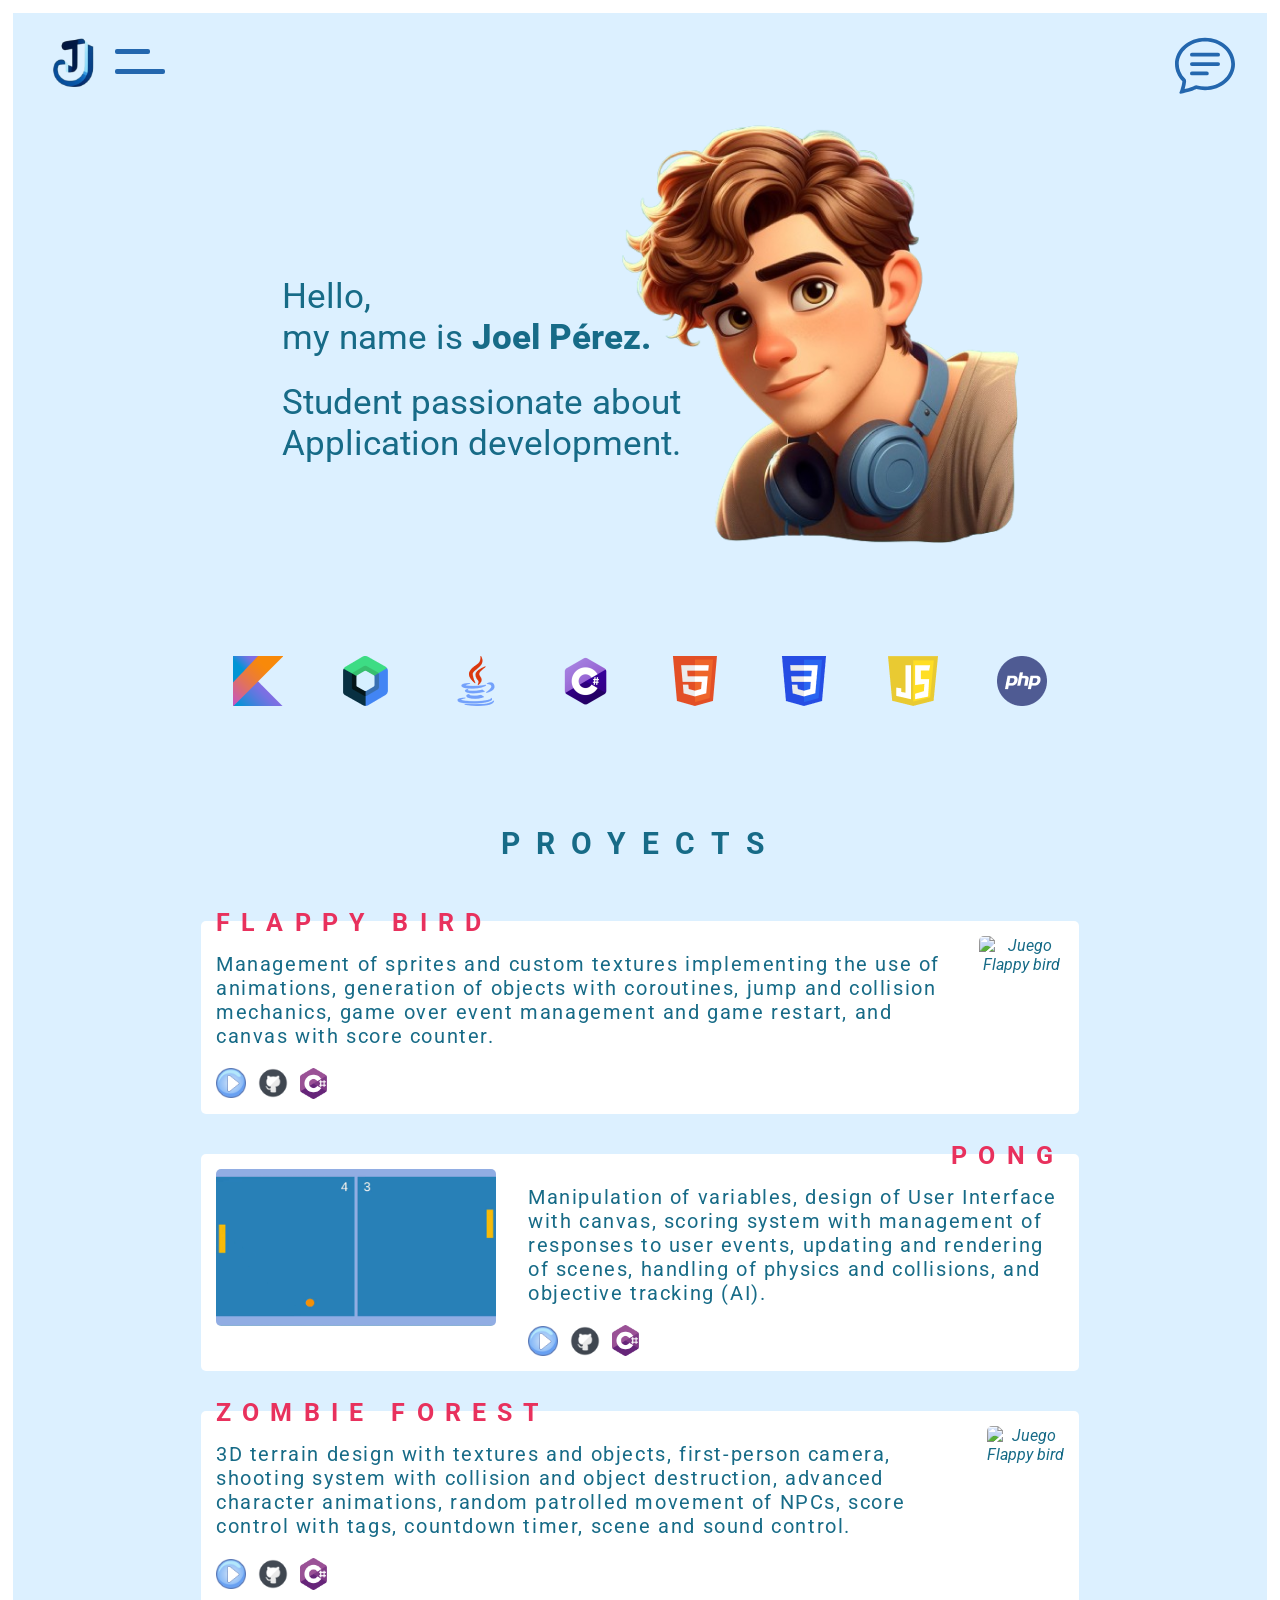
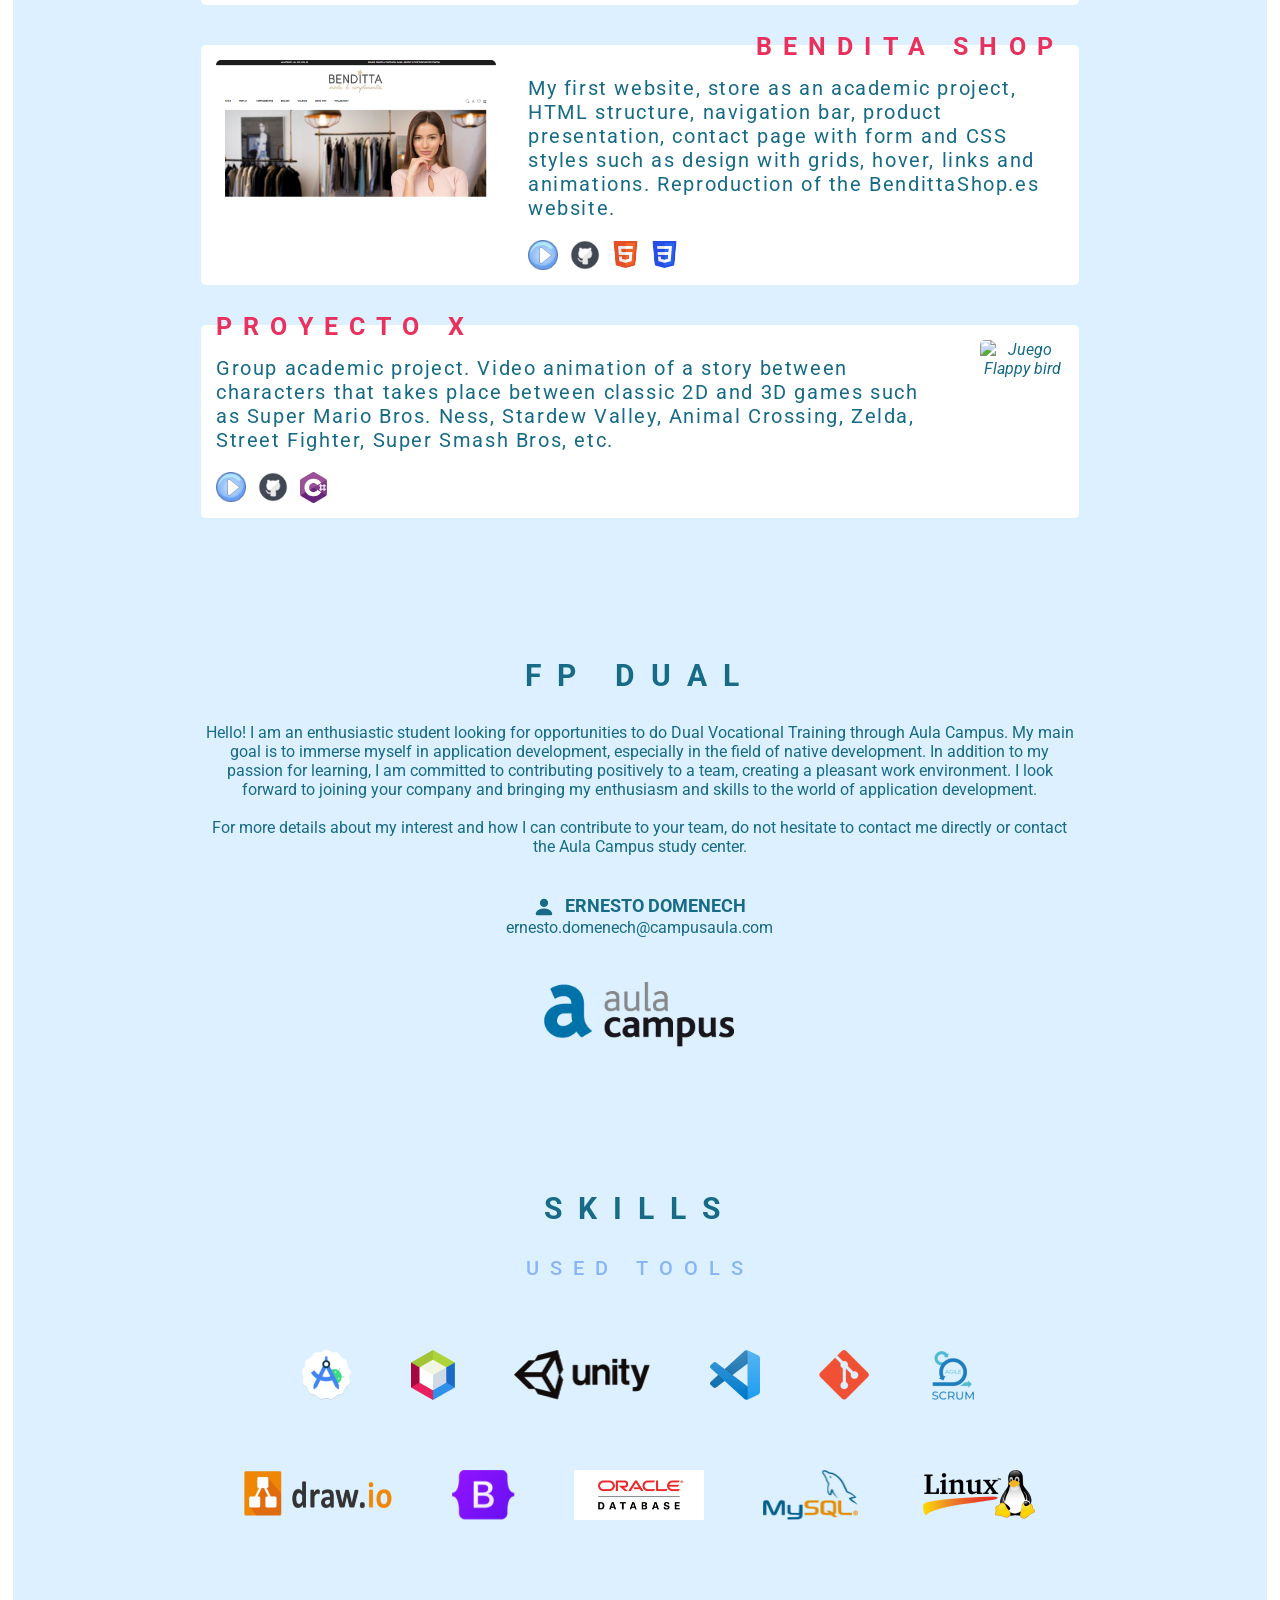
==== english.html @ b786ccec "commit 17 CV" ====
<!DOCTYPE html>
<html lang="es">
  <head>
    <meta charset="utf-8" />
    <meta name="viewport" content="width=device-width, initial-scale=1" />
    <title>Joel Pérez</title>
    <link rel="stylesheet" href="Style/style.css" />
    <link rel="stylesheet" href="Style/reset.css" />
    <link rel="preconnect" href="https://fonts.googleapis.com" />
    <link rel="preconnect" href="https://fonts.googleapis.com" />
    <link rel="preconnect" href="https://fonts.gstatic.com" crossorigin />
    <link href="https://fonts.googleapis.com/css2?family=Roboto:wght@300;400;500;700&display=swap" rel="stylesheet"/>
    <link rel="shortcut icon" href="img/J Logo web.png" type="image/x-icon">
  </head>
  <body class="fondo">
    <div class="fondo2">
      <nav class="nav">
        <div class="menu">
            <input type="checkbox" id="menu-toggle" checked/>
            <label class="label-menu" for="menu-toggle"></label>
            <ul id="menu">
                <a class= "menu-lista" href="english.html"><li>Home</li></a>
                <a class= "menu-lista" href="img/Cv Joel Pérez Martínez.pdf Pérez Martínez.pdf" download="Cv-Joel Pérez Martínez"><li>CV</li></a>
                <a class= "menu-lista" href="index.html"><li>Spanish</li></a>
            </ul>
            <img src="img/Icono-J.png" alt="Logo J"/>
        </div>
        <div class="menu"> 
            <ul class="contacto">
                <li>
                    <a href="#"><img src="img/chat-text.svg" alt="icono contacto"/></a>
                    <ul>
                        <li><a href="https://wa.me/34674155465"><img src="img/Icono whatsapp.png" alt=""></a></li>
                        <li><a href="tel:+34674155465"><img src="img/Icono Telefono.png" alt=""></a></li>
                        <li><a href="mailto:joelperezmartinez01@gmail.com"><img src="img/Icono Correo.png" alt=""></a></li>
                        <li><a href="https://www.linkedin.com/in/joel-p%C3%A9rez-mart%C3%ADnez-9925051b2/"><img src="img/Icono Linkedin.png" alt=""></a></li>
                        <li><a href="https://github.com/JoelPMrz"><img src="img/GitHub.png" alt=""></a></li>
                    </ul>
                </li>
            </ul>    
        </div>
      </nav>
      <main>
        <section class="principal">
            <div class="texto-principal">
                <h1>Hello,<br>my name is <br class="salto"><span>Joel Pérez.</span></h1>
                <h5>Student passionate about<br>Application development.</h5>
            </div>
            <img src="img/Pixar image 1.png" alt="">
        </section>
        <div class = "tecnologias">
            <div class="bloque-tecnologias">
                <img src="img/Logo-Kotlin.png" alt="Logo-Kotlin">
                <img src="img/Lodo-compose.png" alt="Logo-compose">
                <img src="img/Logo-Java.png" alt="Logo-Java">
                <img src="img/csharp.svg" alt="Logo-C#">
            </div>
            <div class="bloque-tecnologias">
                <img src="img/Logo-HTML5.png" alt="Logo-HTML5">
                <img src="img/Logo-CSS3.png" alt="Logo-CSS3">
                <img src="img/Logo-js.png" alt="Logo-js">
                <img src="img/Logo-PHP.png" alt="Logo-PHP">
            </div>
        </div>
        <section class= "proyectos">
            <h1 class="titulo-seccion">PROYECTS</h1>
            <div>
                <div class="proyecto">
                    <div class = "texto-proyecto">
                        <h3>FLAPPY BIRD</h3>
                        <p>Management of sprites and custom textures implementing the use of animations, generation of objects with coroutines, jump and collision mechanics, game over event management and game restart, and canvas with score counter.</p>
                        <div class = "iconos-proyecto">
                            <a href="">
                                <img src="img/Play.png" alt="Icono Play">
                            </a>
                            <a href="https://github.com/JoelPMrz?tab=repositories">
                                <img src="img/GitHub.png" alt="Icono GitHub">
                            </a>
                            <img src="img/Icono csharp.png" alt="">
                        </div>    
                    </div>
                    <img src="img/FlappyBird Video.gif" alt="Juego Flappy bird">
                </div>
                <div>
                  <div class="proyecto reverse">
                      <div class = "texto-proyecto">
                          <h3>PONG</h3>
                          <p>Manipulation of variables, design of User Interface with canvas, scoring system with management of responses to user events, updating and rendering of scenes, handling of physics and collisions, and objective tracking (AI). </p>
                          <div class = "iconos-proyecto">
                              <a href="">
                                  <img src="img/Play.png" alt="Icono Play">
                              </a>
                              <a href="https://github.com/JoelPMrz?tab=repositories">
                                  <img src="img/GitHub.png" alt="Icono GitHub">
                              </a>
                              <img src="img/Icono csharp.png" alt="">
                          </div>    
                      </div>
                      <img src="img/PongVideo.gif" alt="Juego Flappy bird">
                  </div>
                  <div>
                    <div class="proyecto">
                        <div class = "texto-proyecto">
                            <h3>ZOMBIE FOREST</h3>
                            
                            <p>3D terrain design with textures and objects, first-person camera, shooting system with collision and object destruction, advanced character animations, random patrolled movement of NPCs, score control with tags, countdown timer, scene and sound control.
                            </p>
                            <div class = "iconos-proyecto">
                                <a href="">
                                    <img src="img/Play.png" alt="Icono Play">
                                </a>
                                <a href="https://github.com/JoelPMrz?tab=repositories">
                                    <img src="img/GitHub.png" alt="Icono GitHub">
                                </a>
                                <img src="img/Icono csharp.png" alt="">
                            </div>    
                        </div>
                        <img src="img/ZombieForestVideo.gif" alt="Juego Flappy bird">
                    </div>
                    <div class="proyecto reverse">
                      <div class = "texto-proyecto">
                          <h3>BENDITA SHOP</h3>
                          <p>My first website, store as an academic project, HTML structure, navigation bar, product presentation, contact page with form and CSS styles such as design with grids, hover, links and animations. Reproduction of the <a href="https://bendittashop.es/">BendittaShop.es</a> website.
                          </p>
                          <div class = "iconos-proyecto">
                              <a href="https://joelpmrzbenditashop.netlify.app">
                                  <img src="img/Play.png" alt="Icono Play">
                              </a>
                              <a href="https://github.com/JoelPMrz/Web-Bendita-Shop">
                                  <img src="img/GitHub.png" alt="Icono GitHub">
                              </a>
                                <img src="img/Logo-HTML5.png" alt="">
                                <img src="img/Logo-CSS3.png" alt="">
                          </div>    
                      </div>
                      <img src="img/Bendita Shop.png" alt="Juego Flappy bird">
                    </div>
                    <div class="proyecto">
                      <div class = "texto-proyecto">
                          <h3>PROYECTO X</h3>
                          <p>Group academic project. Video animation of a story between characters that takes place between classic 2D and 3D games such as Super Mario Bros. Ness, Stardew Valley, Animal Crossing, Zelda, Street Fighter, Super Smash Bros, etc.
                          </p>
                          <div class = "iconos-proyecto">
                              <a href="">
                                  <img src="img/Play.png" alt="Icono Play">
                              </a>
                              <a href="https://github.com/SCRUM-RPMI/RPMIProyecto">
                                  <img src="img/GitHub.png" alt="Icono GitHub">
                              </a>
                                <img src="img/Icono csharp.png" alt="">
                          </div>    
                      </div>
                      <img src="img/Video Proyecto X.gif" alt="Juego Flappy bird">
                  </div>
            </div>
        </section>
        <section class= "proyectos">
            <h1 class="titulo-seccion">FP DUAL</h1>
            <div class= "Fp-dual-texto">
                <p>Hello! I am an enthusiastic student looking for opportunities to do Dual Vocational Training through Aula Campus. My main goal is to immerse myself in application development, especially in the field of native development. In addition to my passion for learning, I am committed to contributing positively to a team, creating a pleasant work environment. I look forward to joining your company and bringing my enthusiasm and skills to the world of application development.</p>
                <br>
                <p>For more details about my interest and how I can contribute to your team, do not hesitate to contact me directly or contact the Aula Campus study center.</p>
                <div class="Fp-dual-Contactos">
                    <div class="Fp-dual-contenido">
                        <div class="Fp-dual-titulo">
                            <img src="img/person-fill.svg" alt="Icono persona">
                            <h3>ERNESTO DOMENECH</h3>
                        </div>
                        <a href="mailto:ernesto.domenech@campusaula.com"><p>ernesto.domenech@campusaula.com</p></a>
                    </div>
                    <div class="Fp-dual-contenido">
                        <a href="https://aulacampus.com/"><img src="img/AulaCampus.png" alt="Logo Aula Campus"></a>
                    </div>
                </div>
            </div>
        </section>
        <section class= "proyectos">
            <h1 class="titulo-seccion">SKILLS</h1>
            <h2 class = "subtitulo-seccion">USED TOOLS</h2>
            <div class = "tecnologias">
                <img src="img/Logo Android estudio 1.png" alt="Logo-Android Estudio">
                <img src="img/Logo NetBeans 1.png" alt="Logo NetBeans">
                <img src="img/Logo Unity 1.png" alt="Logo Unity">
                <img src="img/Logo Visual Studio 1.png" alt="Logo Visual Studio">
                <img src="img/Logo Git 1.png" alt="Logo Git">
                <img src="img/Logo Scrum 1.png" alt="Logo Scrum">
            </div>
            <div class = "tecnologias">
                <img src="img/Logo-Draw.io.png" alt="Logo Draw.io">
                <img src="img/Logo Boostrap 1.png" alt="Logo Boostrap">
                <img src="img/Oracle DataBase 1.png" alt="Logo Orcale DataBase">
                <img src="img/Logo MySQL 1.png" alt="Logo MySQL">
                <img src="img/Logo Lunix 1.png" alt="Logo Linux">
            </div>
        </section>
      </main>
    </div>
    <script src="main.js"></script>
  </body>
</html>
---- Style/style.css ----
:root{
    --fondo: #dcf0ff;
    --texto: #176B87;
    --textoTrns: #176b87c0;
    --accent:#E8315D;
    
    }
    
    *{
       color: var(--texto); 
       font-family: 'Roboto', sans-serif;
    }
    
    .fondo{
        margin: 1%;
        background-color: white;
        position: relative;
    }
    
    .fondo2{
        background-color: var(--fondo);
        width: 100%;  
    }
    
    .nav{
        display: flex;
        align-items: center;
        position: sticky;
        justify-content: space-between;
    }
    
    .nav img{
        width: 60px;
        height: auto;
    }
    
    .menu{
        padding: 1rem 2rem;
        display: flex;
        align-items: center;  
    }
    
    .contacto{
        list-style: none;
    }
    
    .contacto li:hover > ul{
        display: block;
    }
    
    .contacto li ul{
        display: none;
        position: absolute;
    }
    
    .contacto ul li{
        list-style: none;
        margin-left: 20px;
        margin-top: 5px;
    }
    
    .contacto ul img{
        height: 40px;
        width: auto;
        transition: 0.5s;
    }
    
    .contacto ul img:hover{
        height: 45px;
        width: auto;
    }
    
    
    main{
        display:flex;
        flex-direction: column;
        align-items: center;
        justify-content: center;
    }
    
    .principal{
        margin-bottom: 30px;
        display: flex;
        max-width: 100%;
        justify-content: center;
    }
    
    .principal h1,h5{
        font-size: 35px;
        font-weight: 400;
        margin-bottom: 1.5rem;
    }
    
    .principal img{
        margin-left: -100px;
    }
    
    .principal span{
        font-weight: 800;
    }
    
    .texto-principal{
        margin-top: 160px;
        margin-left: 40px;
    }
    
    .tecnologias{
        display: flex;
        gap: 3.7rem;
        margin: 70px auto;
        justify-content: center;
        flex-wrap: wrap;
    }
    
    .tecnologias img{
        width: auto;
        height: 50px;
        transition: 0.5s;
    }
    
    .bloque-tecnologias{
        display: flex;
        gap: 3.7rem;
    }
    
    .tecnologias img:hover{
        height: 60px;
        margin-bottom: -10px;
    
    }
    .proyectos{
        margin: 50px auto;
        text-align: center;
        width: 100%;
    }
    
    .titulo-seccion{
        margin-bottom: 60px;
        letter-spacing: 1rem;
        font-size: 30px;
    }
    
    .proyecto{
        display: flex;
        gap: 2rem;
        background-color: white;
        border-radius: 5px;
        padding: 15px;
        width: 70%;
        margin: 40px auto;
    }

    .proyecto > img:hover{
        width: 100vh;
        height: 100%;
    }
    
    .proyecto > img{
        width: 280px;
        height: 100%;
        border-radius: 5px;
        transition: 3s;
    }
    
    .reverse{
        flex-direction: row-reverse;
    }
    
    .reverse h3{
        text-align: end;
    }
    
    .reverse h3:hover{
        margin-right: 7px;
    }
    
    .texto-proyecto{
        text-align: start;
    }
    
    .texto-proyecto h3{
        color: var(--accent);
        font-size: 25px;
        margin-top: -28px;
        margin-bottom: 15px;
        letter-spacing: 0.7rem;
        transition: 1.5s;
    }
    
    .texto-proyecto h3:hover{
        margin-left: 7px;
    }
    
    .texto-proyecto p{
        font-size: 20px;
        letter-spacing: 0.1rem;
    }
    
    .texto-proyecto p a{
        text-decoration: none;
    }
    
    .texto-proyecto p a:hover{
        color: #125eaf;
    }
    
    .iconos-proyecto{    
        display: flex;
        align-items: center;
        gap: 12px;
        margin-top: 20px;
    }

    .iconos-proyecto img{
        width: 30px;
        height: 0 auto;
    }

    .iconos-proyecto > img{
        width: 27px;
        height: 0 auto;
    }

    .subtitulo-seccion{
        font-size: 20px;
        margin-top: -30px;
        letter-spacing: 0.7rem;
        font-weight: 500;
        color: #86B6F6;
        width: 100%;
    }
    
    .Fp-dual-texto{
        width: 70%;
        height: 100%;
        margin:  0 auto;
        margin-top: -30px;
    }
    
    .Fp-dual-Contactos{
        width: 50%;
        height: 100%;
        margin: 40px auto;
        display:flex;
        flex-direction: column;
        gap: 40px;
        justify-content: center;
    }
    .Fp-dual-contenido{
        margin: 0 auto;
    }

    .Fp-dual-contenido img{
        border-radius: 10px;
    }

    .Fp-dual-contenido a{
        text-decoration: none;
    }

    .Fp-dual-contenido p:hover{
        color: #439efe;
    }

    .Fp-dual-titulo{
        margin: 0 auto;
        justify-content: center;
        display: flex;
        gap: 10px;
        font-size: 15px;
    }
    
    

    .Fp-dual-titulo img{
        width: 22px;
        height: 100%;
    }
    
    
    #menu, .label-menu:before, .label-menu:after {
        content: " ";
        position: absolute;
        left: 60px;
        width: 50px;
        height: 5px;
        background-color: #ffffff00;
        border-radius: 2px;
        transition: .5s ease;
    }
    
    .label-menu:before{
        width: 35px;   
    }
    
    .label-menu {
        margin: 0 10px;
        position: absolute;
        z-index: 1;
    }
    .label-menu:before { 
        top: -15px;
        background-color: #2467ae;
        }
    
    .label-menu:after { 
        top: 5px;
        background-color: #2467ae;
    }
    
    #menu {
        top: 44px;
        left: 150px;
        width: 0px;
        transition: .2s ease;
        z-index: 0;
    }
    #menu li {
        line-height: 0.5;
        pointer-events: none;
        opacity: 0;
    }
    
    #menu-toggle:not(:checked )+ .label-menu:before {
        width: 40px;
        top: 0px;
        left: 50px;
        transform: rotate(-45deg);
        background-color: #174d87;
    }
    #menu-toggle:not(:checked) + .label-menu:after {
        width: 40px;
        top: 0px;
        left: 50px;
        transform: rotate(45deg);
        background-color: #174d87;
    }
    #menu-toggle:not(:checked) + .label-menu + #menu {
        top: 85px;
        left: 30px;
        width: 105px;
        height: 100px;
        transition: .3s ease .2s;
        z-index: 1;
    }
    #menu-toggle:not(:checked)+ .label-menu + #menu li {
        pointer-events: all;
        font: 16pt 'Roboto', sans-serif;
        line-height: 2.3;
        opacity: 1;
        z-index: 2;
        transition: .2s ease .3s;
    }
    
    [type="checkbox"]:not(:checked), [type="checkbox"]:checked {
        display: none;
    }
    
    #menu li {
        color: #174d87;
        text-indent: 10px;
        text-transform: none;
        list-style: none;
        border-radius: 30px;
        margin-bottom: 5px;
        background-color: #cde5f175;
        box-shadow: 0 1px 1px rgba(0,0,0,0.26);
    }
    
    .menu-lista{
        text-decoration: none;
        justify-content: center;
        align-items: center;
    }
    
    #menu li:hover{
        background-color: rgba(255, 255, 255, 0.782);
        color: var(--texto);
        transition: 0.1s;
        margin-left: 5px;
        transition: 1s;
    }
    
    .proximamnete{
        height: 100vh;
        width: auto;
    }
    
    .salto{
        display: none;  
    }
    
    @media (max-width: 1100px) {
        
        .nav img{
            width: 40px;
        }
    
        #menu, label:before, label:after {
            left: 32px;
            width: 33px;
            height: 4px;
        }
        
        label:before{
            width: 20px;   
        }
    
        label:before { 
            top: -7px;
        }
        
        #menu-toggle:not(:checked )+ label:before {
            width: 33px;
            left: 27px;
        }
    
        #menu-toggle:not(:checked) + label:after {
            width: 33px;
            left: 27px;
        }
        
        #menu-toggle:not(:checked) + label + #menu {
            top: 65px;
            width: 90px;
        }
    
        #menu-toggle:not(:checked)+ label + #menu li {
            font: 12pt 'Roboto', sans-serif;
        }
    
        #menu a li {
            margin-bottom: 5px; 
            padding: 7px 0px; 
        }

        .contacto ul img{
            height: 30px;    
        }
        
        .contacto ul img:hover{
            height: 35px;
        }

        .proyecto{
            display: block;
        }
    
        .principal{
            flex-direction:column-reverse;
            align-items: center;
            margin-bottom: 10px;
        }
    
        .principal img{
            margin-left: 70px;
            margin-top: 30px;
            width: 60%;
        }
    
        .texto-principal{
            margin-top: -100px;
            margin-left: 10px;
            width: 80%;
        }
    
        .principal h1,h5{
            font-size: 22px;
            font-weight: 400;
            margin-bottom: 1rem;
        }
    
        .salto{
            display:grid; 
        }
    
        .texto-principal h5 br{
            display: none;
        }
    
        .tecnologias{
            margin-top: 15px;
            margin-bottom: 60px; 
            gap: 2rem;
        }
    
        .tecnologias img{
            height: 30px;
            display: flex;
            gap: 20px;
        }
    
        .bloque-tecnologias{
            gap: 2.5em;
        }
    
        .proyectos{
            margin: 20px auto;
            text-align: center;
            width: 100%;
        }

        .proyecto > img{
            width: 100vh;
        }

        .Fp-dual-Contactos{
            align-items: center;
            width: 100%;
        }
    
        .titulo-seccion{
            margin-bottom: 60px;
            letter-spacing: 1rem;
            font-size: 25px;
        }
    
        .subtitulo-seccion{
            margin-bottom: 50px;
        }
    
        .texto-proyecto h3{
            font-size: 20px;
            margin-top: -27px;
            margin-bottom: 5px;
        }
    
        .texto-proyecto p{
            font-size: 15px;
        }

        .iconos-proyecto img{
            width: 20px;
            height: 0 auto;
            margin-bottom: 10px;
        }
         
    }
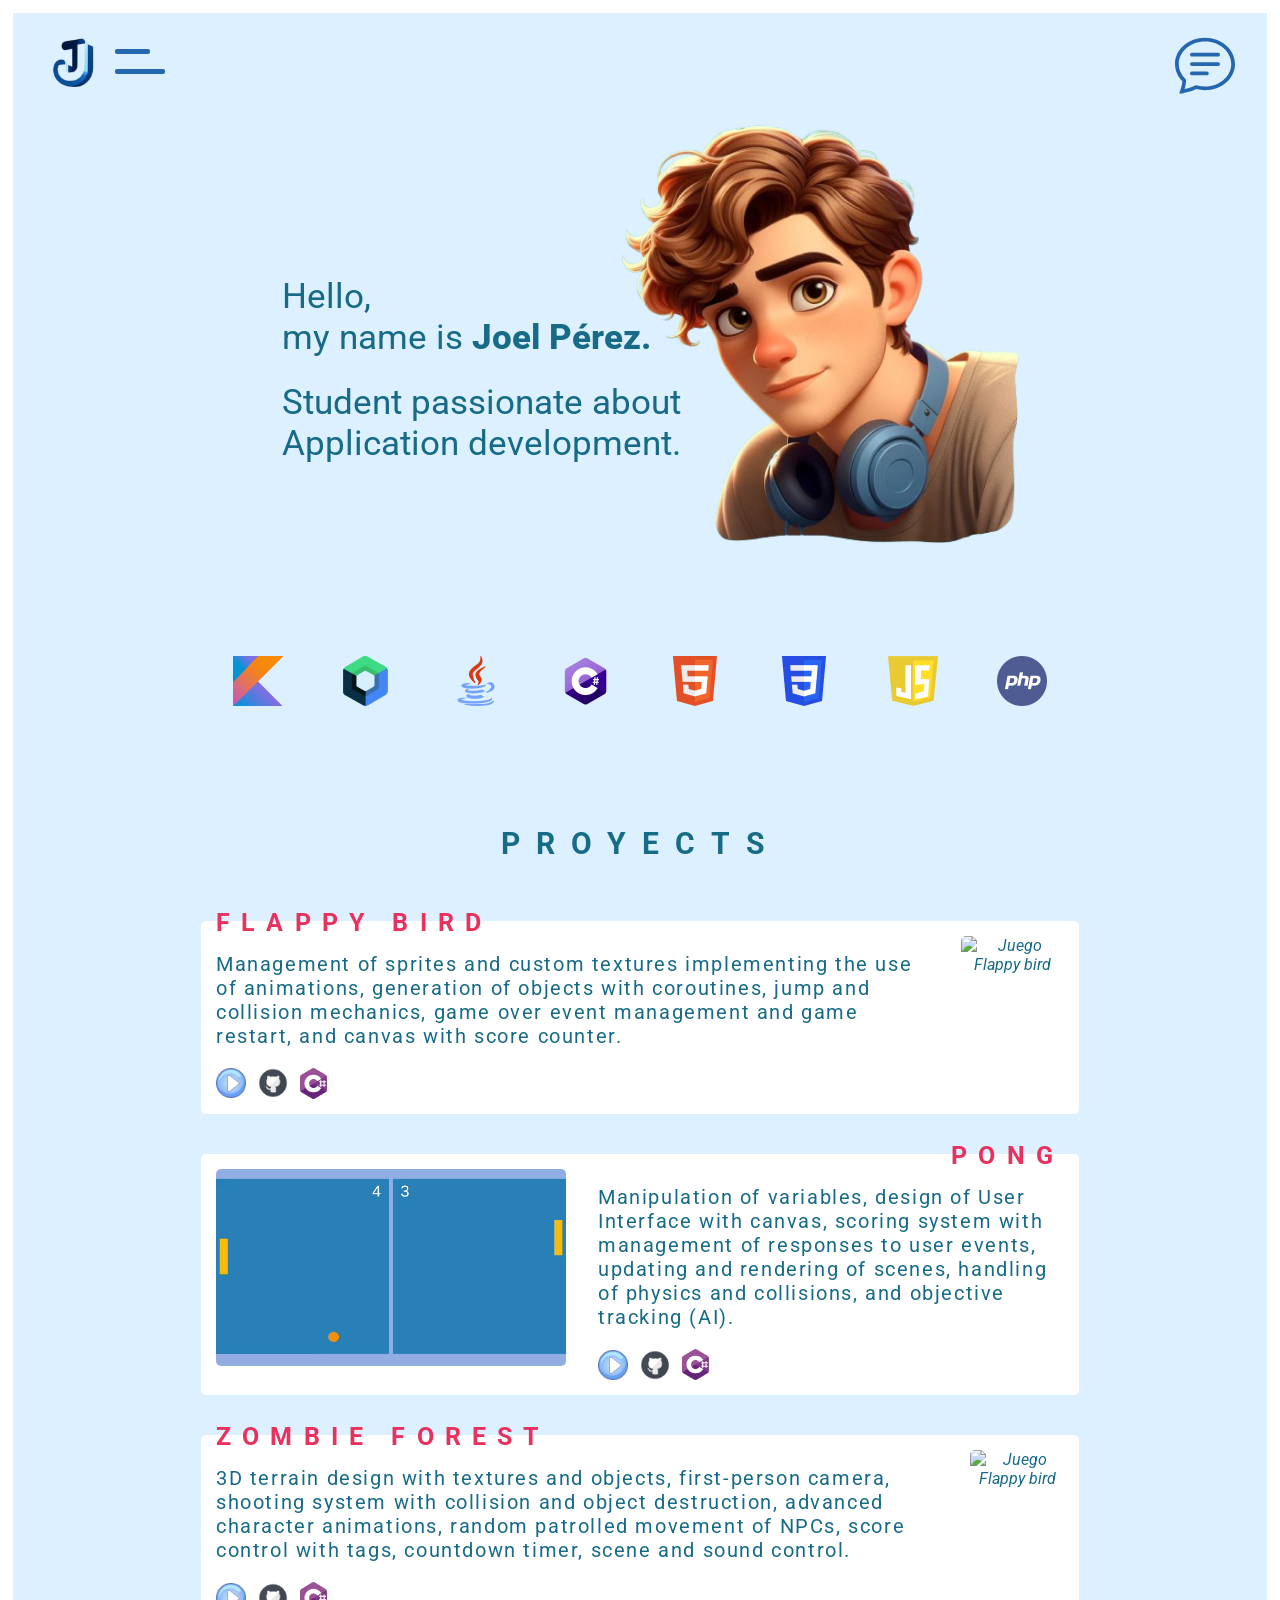
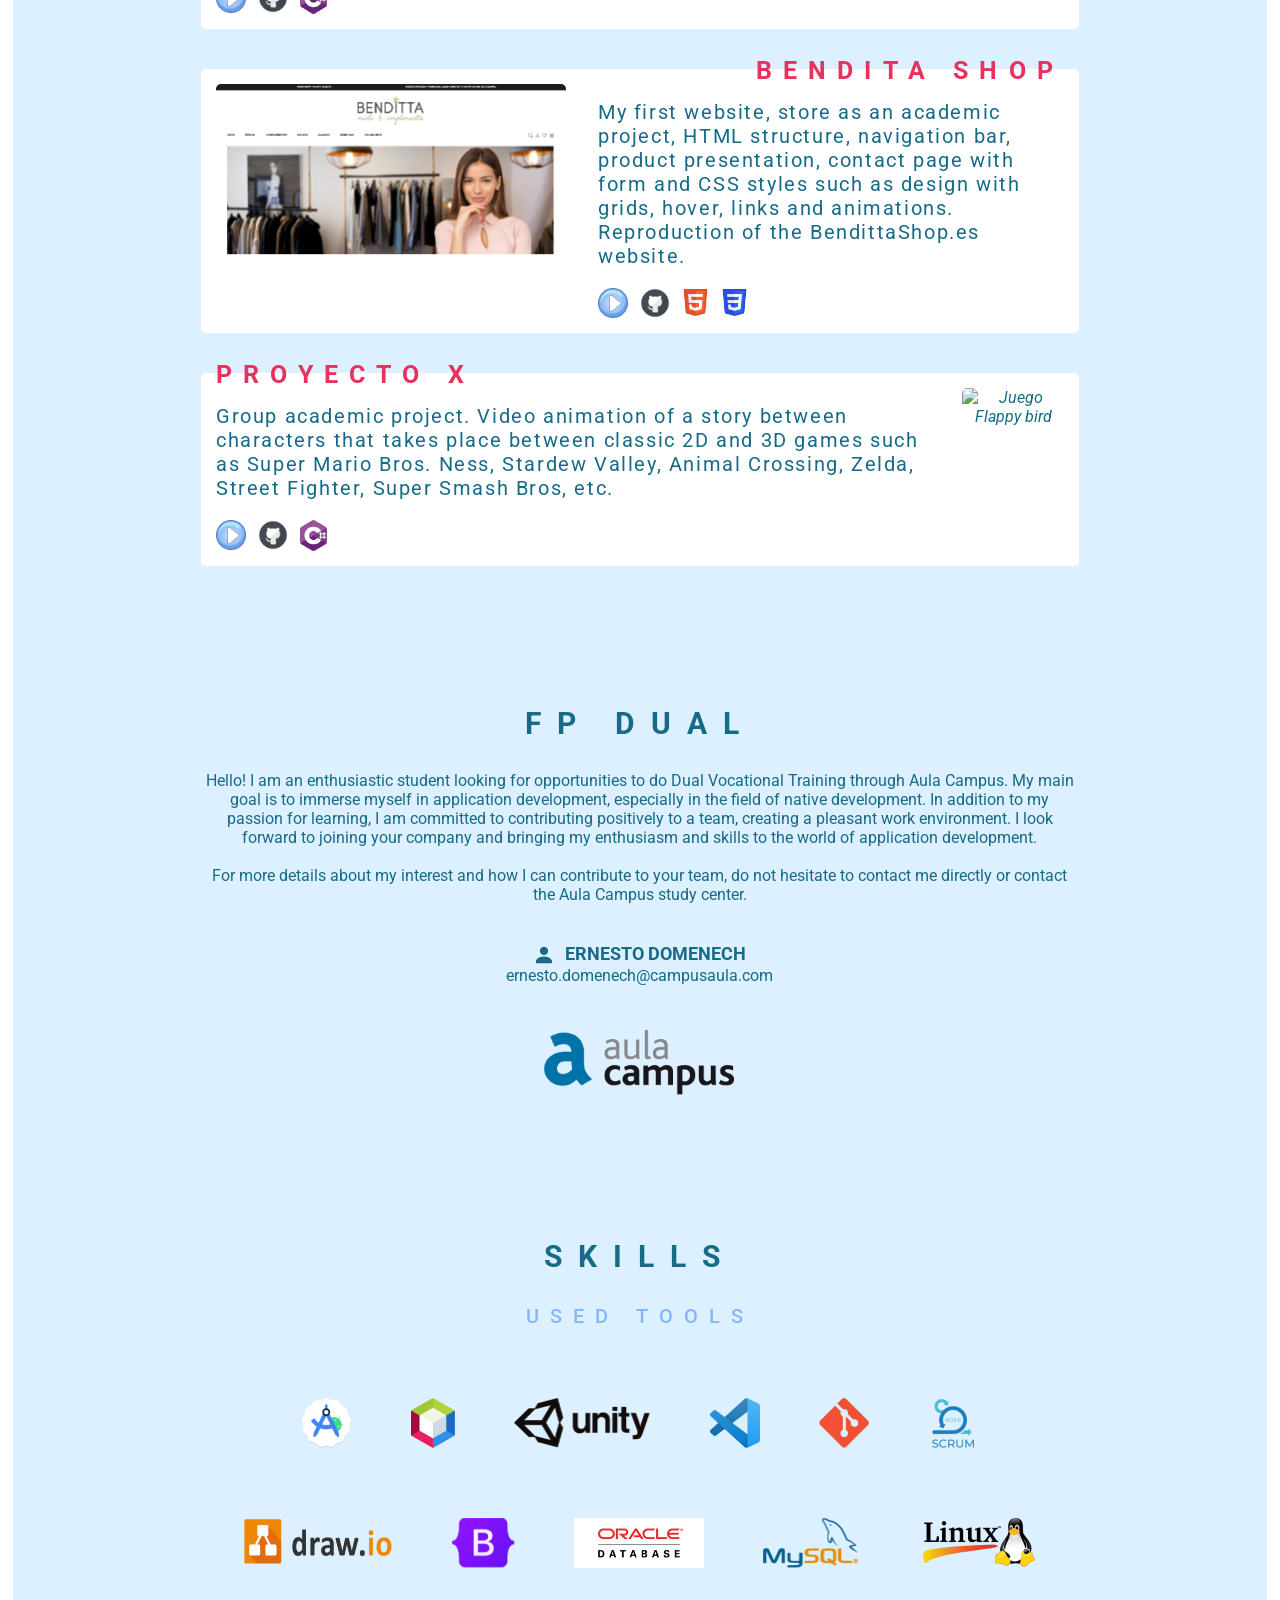
==== commit afc346f0: "commit 18 arreglo de Gifs, iconos idiomas y Figma" ====
--- a/english.html
+++ b/english.html
@@ -1,6 +1,7 @@
 <!DOCTYPE html>
 <html lang="es">
-  <head>
+
+<head>
     <meta charset="utf-8" />
     <meta name="viewport" content="width=device-width, initial-scale=1" />
     <title>Joel Pérez</title>
@@ -9,192 +10,223 @@
     <link rel="preconnect" href="https://fonts.googleapis.com" />
     <link rel="preconnect" href="https://fonts.googleapis.com" />
     <link rel="preconnect" href="https://fonts.gstatic.com" crossorigin />
-    <link href="https://fonts.googleapis.com/css2?family=Roboto:wght@300;400;500;700&display=swap" rel="stylesheet"/>
+    <link href="https://fonts.googleapis.com/css2?family=Roboto:wght@300;400;500;700&display=swap" rel="stylesheet" />
     <link rel="shortcut icon" href="img/J Logo web.png" type="image/x-icon">
-  </head>
-  <body class="fondo">
+</head>
+
+<body class="fondo">
     <div class="fondo2">
-      <nav class="nav">
-        <div class="menu">
-            <input type="checkbox" id="menu-toggle" checked/>
-            <label class="label-menu" for="menu-toggle"></label>
-            <ul id="menu">
-                <a class= "menu-lista" href="english.html"><li>Home</li></a>
-                <a class= "menu-lista" href="img/Cv Joel Pérez Martínez.pdf Pérez Martínez.pdf" download="Cv-Joel Pérez Martínez"><li>CV</li></a>
-                <a class= "menu-lista" href="index.html"><li>Spanish</li></a>
-            </ul>
-            <img src="img/Icono-J.png" alt="Logo J"/>
-        </div>
-        <div class="menu"> 
-            <ul class="contacto">
-                <li>
-                    <a href="#"><img src="img/chat-text.svg" alt="icono contacto"/></a>
-                    <ul>
-                        <li><a href="https://wa.me/34674155465"><img src="img/Icono whatsapp.png" alt=""></a></li>
-                        <li><a href="tel:+34674155465"><img src="img/Icono Telefono.png" alt=""></a></li>
-                        <li><a href="mailto:joelperezmartinez01@gmail.com"><img src="img/Icono Correo.png" alt=""></a></li>
-                        <li><a href="https://www.linkedin.com/in/joel-p%C3%A9rez-mart%C3%ADnez-9925051b2/"><img src="img/Icono Linkedin.png" alt=""></a></li>
-                        <li><a href="https://github.com/JoelPMrz"><img src="img/GitHub.png" alt=""></a></li>
-                    </ul>
-                </li>
-            </ul>    
-        </div>
-      </nav>
-      <main>
-        <section class="principal">
-            <div class="texto-principal">
-                <h1>Hello,<br>my name is <br class="salto"><span>Joel Pérez.</span></h1>
-                <h5>Student passionate about<br>Application development.</h5>
+        <nav class="nav">
+            <div class="menu">
+                <input type="checkbox" id="menu-toggle" checked />
+                <label class="label-menu" for="menu-toggle"></label>
+                <ul id="menu">
+                    <a class="menu-lista" href="english.html">
+                        <li>Home</li>
+                    </a>
+                    <a class="menu-lista" href="img/Cv Joel Pérez Martínez.pdf Pérez Martínez.pdf"
+                        download="Cv-Joel Pérez Martínez">
+                        <li>CV</li>
+                    </a>
+                    <a class="menu-lista" href="index.html">
+                        <li><img src="/img/Logo espanya.png" alt=""></li>
+                    </a>
+                </ul>
+                <img src="img/Icono-J.png" alt="Logo J" />
             </div>
-            <img src="img/Pixar image 1.png" alt="">
-        </section>
-        <div class = "tecnologias">
-            <div class="bloque-tecnologias">
-                <img src="img/Logo-Kotlin.png" alt="Logo-Kotlin">
-                <img src="img/Lodo-compose.png" alt="Logo-compose">
-                <img src="img/Logo-Java.png" alt="Logo-Java">
-                <img src="img/csharp.svg" alt="Logo-C#">
+            <div class="menu">
+                <ul class="contacto">
+                    <li>
+                        <a href="#"><img src="img/chat-text.svg" alt="icono contacto" /></a>
+                        <ul>
+                            <li><a href="https://wa.me/34674155465"><img src="img/Icono whatsapp.png" alt=""></a></li>
+                            <li><a href="tel:+34674155465"><img src="img/Icono Telefono.png" alt=""></a></li>
+                            <li><a href="mailto:joelperezmartinez01@gmail.com"><img src="img/Icono Correo.png"
+                                        alt=""></a></li>
+                            <li><a href="https://www.linkedin.com/in/joel-p%C3%A9rez-mart%C3%ADnez-9925051b2/"><img
+                                        src="img/Icono Linkedin.png" alt=""></a></li>
+                            <li><a href="https://github.com/JoelPMrz"><img src="img/GitHub.png" alt=""></a></li>
+                        </ul>
+                    </li>
+                </ul>
             </div>
-            <div class="bloque-tecnologias">
-                <img src="img/Logo-HTML5.png" alt="Logo-HTML5">
-                <img src="img/Logo-CSS3.png" alt="Logo-CSS3">
-                <img src="img/Logo-js.png" alt="Logo-js">
-                <img src="img/Logo-PHP.png" alt="Logo-PHP">
+        </nav>
+        <main>
+            <section class="principal">
+                <div class="texto-principal">
+                    <h1>Hello,<br>my name is <br class="salto"><span>Joel Pérez.</span></h1>
+                    <h5>Student passionate about<br>Application development.</h5>
+                </div>
+                <img src="img/Pixar image 1.png" alt="">
+            </section>
+            <div class="tecnologias">
+                <div class="bloque-tecnologias">
+                    <img src="img/Logo-Kotlin.png" alt="Logo-Kotlin">
+                    <img src="img/Lodo-compose.png" alt="Logo-compose">
+                    <img src="img/Logo-Java.png" alt="Logo-Java">
+                    <img src="img/csharp.svg" alt="Logo-C#">
+                </div>
+                <div class="bloque-tecnologias">
+                    <img src="img/Logo-HTML5.png" alt="Logo-HTML5">
+                    <img src="img/Logo-CSS3.png" alt="Logo-CSS3">
+                    <img src="img/Logo-js.png" alt="Logo-js">
+                    <img src="img/Logo-PHP.png" alt="Logo-PHP">
+                </div>
             </div>
-        </div>
-        <section class= "proyectos">
-            <h1 class="titulo-seccion">PROYECTS</h1>
-            <div>
-                <div class="proyecto">
-                    <div class = "texto-proyecto">
-                        <h3>FLAPPY BIRD</h3>
-                        <p>Management of sprites and custom textures implementing the use of animations, generation of objects with coroutines, jump and collision mechanics, game over event management and game restart, and canvas with score counter.</p>
-                        <div class = "iconos-proyecto">
-                            <a href="">
-                                <img src="img/Play.png" alt="Icono Play">
-                            </a>
-                            <a href="https://github.com/JoelPMrz?tab=repositories">
-                                <img src="img/GitHub.png" alt="Icono GitHub">
-                            </a>
-                            <img src="img/Icono csharp.png" alt="">
-                        </div>    
-                    </div>
-                    <img src="img/FlappyBird Video.gif" alt="Juego Flappy bird">
-                </div>
+            <section class="proyectos">
+                <h1 class="titulo-seccion">PROYECTS</h1>
                 <div>
-                  <div class="proyecto reverse">
-                      <div class = "texto-proyecto">
-                          <h3>PONG</h3>
-                          <p>Manipulation of variables, design of User Interface with canvas, scoring system with management of responses to user events, updating and rendering of scenes, handling of physics and collisions, and objective tracking (AI). </p>
-                          <div class = "iconos-proyecto">
-                              <a href="">
-                                  <img src="img/Play.png" alt="Icono Play">
-                              </a>
-                              <a href="https://github.com/JoelPMrz?tab=repositories">
-                                  <img src="img/GitHub.png" alt="Icono GitHub">
-                              </a>
-                              <img src="img/Icono csharp.png" alt="">
-                          </div>    
-                      </div>
-                      <img src="img/PongVideo.gif" alt="Juego Flappy bird">
-                  </div>
-                  <div>
                     <div class="proyecto">
-                        <div class = "texto-proyecto">
-                            <h3>ZOMBIE FOREST</h3>
-                            
-                            <p>3D terrain design with textures and objects, first-person camera, shooting system with collision and object destruction, advanced character animations, random patrolled movement of NPCs, score control with tags, countdown timer, scene and sound control.
-                            </p>
-                            <div class = "iconos-proyecto">
-                                <a href="">
+                        <div class="texto-proyecto">
+                            <h3>FLAPPY BIRD</h3>
+                            <p>Management of sprites and custom textures implementing the use of animations, generation
+                                of objects with coroutines, jump and collision mechanics, game over event management and
+                                game restart, and canvas with score counter.</p>
+                            <div class="iconos-proyecto">
+                                <a href="https://joel-pmrz.itch.io/flappy-bird">
                                     <img src="img/Play.png" alt="Icono Play">
                                 </a>
                                 <a href="https://github.com/JoelPMrz?tab=repositories">
                                     <img src="img/GitHub.png" alt="Icono GitHub">
                                 </a>
                                 <img src="img/Icono csharp.png" alt="">
-                            </div>    
-                        </div>
-                        <img src="img/ZombieForestVideo.gif" alt="Juego Flappy bird">
+                            </div>
+                        </div>
+                        <img src="img/FlappyBird Video.gif" alt="Juego Flappy bird">
                     </div>
-                    <div class="proyecto reverse">
-                      <div class = "texto-proyecto">
-                          <h3>BENDITA SHOP</h3>
-                          <p>My first website, store as an academic project, HTML structure, navigation bar, product presentation, contact page with form and CSS styles such as design with grids, hover, links and animations. Reproduction of the <a href="https://bendittashop.es/">BendittaShop.es</a> website.
-                          </p>
-                          <div class = "iconos-proyecto">
-                              <a href="https://joelpmrzbenditashop.netlify.app">
-                                  <img src="img/Play.png" alt="Icono Play">
-                              </a>
-                              <a href="https://github.com/JoelPMrz/Web-Bendita-Shop">
-                                  <img src="img/GitHub.png" alt="Icono GitHub">
-                              </a>
-                                <img src="img/Logo-HTML5.png" alt="">
-                                <img src="img/Logo-CSS3.png" alt="">
-                          </div>    
-                      </div>
-                      <img src="img/Bendita Shop.png" alt="Juego Flappy bird">
+                    <div>
+                        <div class="proyecto reverse">
+                            <div class="texto-proyecto">
+                                <h3>PONG</h3>
+                                <p>Manipulation of variables, design of User Interface with canvas, scoring system with
+                                    management of responses to user events, updating and rendering of scenes, handling
+                                    of physics and collisions, and objective tracking (AI). </p>
+                                <div class="iconos-proyecto">
+                                    <a href="https://joel-pmrz.itch.io/pong">
+                                        <img src="img/Play.png" alt="Icono Play">
+                                    </a>
+                                    <a href="https://github.com/JoelPMrz?tab=repositories">
+                                        <img src="img/GitHub.png" alt="Icono GitHub">
+                                    </a>
+                                    <img src="img/Icono csharp.png" alt="">
+                                </div>
+                            </div>
+                            <img src="img/PongVideo.gif" alt="Juego Flappy bird">
+                        </div>
+                        <div>
+                            <div class="proyecto">
+                                <div class="texto-proyecto">
+                                    <h3>ZOMBIE FOREST</h3>
+
+                                    <p>3D terrain design with textures and objects, first-person camera, shooting system
+                                        with collision and object destruction, advanced character animations, random
+                                        patrolled movement of NPCs, score control with tags, countdown timer, scene and
+                                        sound control.
+                                    </p>
+                                    <div class="iconos-proyecto">
+                                        <a href="https://joel-pmrz.itch.io/zombie-forest">
+                                            <img src="img/Play.png" alt="Icono Play">
+                                        </a>
+                                        <a href="https://github.com/JoelPMrz?tab=repositories">
+                                            <img src="img/GitHub.png" alt="Icono GitHub">
+                                        </a>
+                                        <img src="img/Icono csharp.png" alt="">
+                                    </div>
+                                </div>
+                                <img src="img/ZombieForestVideo.gif" alt="Juego Flappy bird">
+                            </div>
+                            <div class="proyecto reverse">
+                                <div class="texto-proyecto">
+                                    <h3>BENDITA SHOP</h3>
+                                    <p>My first website, store as an academic project, HTML structure, navigation bar,
+                                        product presentation, contact page with form and CSS styles such as design with
+                                        grids, hover, links and animations. Reproduction of the <a
+                                            href="https://bendittashop.es/">BendittaShop.es</a> website.
+                                    </p>
+                                    <div class="iconos-proyecto">
+                                        <a href="https://joelpmrzbenditashop.netlify.app">
+                                            <img src="img/Play.png" alt="Icono Play">
+                                        </a>
+                                        <a href="https://github.com/JoelPMrz/Web-Bendita-Shop">
+                                            <img src="img/GitHub.png" alt="Icono GitHub">
+                                        </a>
+                                        <img src="img/Logo-HTML5.png" alt="">
+                                        <img src="img/Logo-CSS3.png" alt="">
+                                    </div>
+                                </div>
+                                <img src="img/Bendita Shop.png" alt="Juego Flappy bird">
+                            </div>
+                            <div class="proyecto">
+                                <div class="texto-proyecto">
+                                    <h3>PROYECTO X</h3>
+                                    <p>Group academic project. Video animation of a story between characters that takes
+                                        place between classic 2D and 3D games such as Super Mario Bros. Ness, Stardew
+                                        Valley, Animal Crossing, Zelda, Street Fighter, Super Smash Bros, etc.
+                                    </p>
+                                    <div class="iconos-proyecto">
+                                        <a href="">
+                                            <img src="img/Play.png" alt="Icono Play">
+                                        </a>
+                                        <a href="https://github.com/SCRUM-RPMI/RPMIProyecto">
+                                            <img src="img/GitHub.png" alt="Icono GitHub">
+                                        </a>
+                                        <img src="img/Icono csharp.png" alt="">
+                                    </div>
+                                </div>
+                                <img src="img/Video Proyecto X.gif" alt="Juego Flappy bird">
+                            </div>
+                        </div>
+            </section>
+            <section class="proyectos">
+                <h1 class="titulo-seccion">FP DUAL</h1>
+                <div class="Fp-dual-texto">
+                    <p>Hello! I am an enthusiastic student looking for opportunities to do Dual Vocational Training
+                        through Aula Campus. My main goal is to immerse myself in application development, especially in
+                        the field of native development. In addition to my passion for learning, I am committed to
+                        contributing positively to a team, creating a pleasant work environment. I look forward to
+                        joining your company and bringing my enthusiasm and skills to the world of application
+                        development.</p>
+                    <br>
+                    <p>For more details about my interest and how I can contribute to your team, do not hesitate to
+                        contact me directly or contact the Aula Campus study center.</p>
+                    <div class="Fp-dual-Contactos">
+                        <div class="Fp-dual-contenido">
+                            <div class="Fp-dual-titulo">
+                                <img src="img/person-fill.svg" alt="Icono persona">
+                                <h3>ERNESTO DOMENECH</h3>
+                            </div>
+                            <a href="mailto:ernesto.domenech@campusaula.com">
+                                <p>ernesto.domenech@campusaula.com</p>
+                            </a>
+                        </div>
+                        <div class="Fp-dual-contenido">
+                            <a href="https://aulacampus.com/"><img src="img/AulaCampus.png" alt="Logo Aula Campus"></a>
+                        </div>
                     </div>
-                    <div class="proyecto">
-                      <div class = "texto-proyecto">
-                          <h3>PROYECTO X</h3>
-                          <p>Group academic project. Video animation of a story between characters that takes place between classic 2D and 3D games such as Super Mario Bros. Ness, Stardew Valley, Animal Crossing, Zelda, Street Fighter, Super Smash Bros, etc.
-                          </p>
-                          <div class = "iconos-proyecto">
-                              <a href="">
-                                  <img src="img/Play.png" alt="Icono Play">
-                              </a>
-                              <a href="https://github.com/SCRUM-RPMI/RPMIProyecto">
-                                  <img src="img/GitHub.png" alt="Icono GitHub">
-                              </a>
-                                <img src="img/Icono csharp.png" alt="">
-                          </div>    
-                      </div>
-                      <img src="img/Video Proyecto X.gif" alt="Juego Flappy bird">
-                  </div>
-            </div>
-        </section>
-        <section class= "proyectos">
-            <h1 class="titulo-seccion">FP DUAL</h1>
-            <div class= "Fp-dual-texto">
-                <p>Hello! I am an enthusiastic student looking for opportunities to do Dual Vocational Training through Aula Campus. My main goal is to immerse myself in application development, especially in the field of native development. In addition to my passion for learning, I am committed to contributing positively to a team, creating a pleasant work environment. I look forward to joining your company and bringing my enthusiasm and skills to the world of application development.</p>
-                <br>
-                <p>For more details about my interest and how I can contribute to your team, do not hesitate to contact me directly or contact the Aula Campus study center.</p>
-                <div class="Fp-dual-Contactos">
-                    <div class="Fp-dual-contenido">
-                        <div class="Fp-dual-titulo">
-                            <img src="img/person-fill.svg" alt="Icono persona">
-                            <h3>ERNESTO DOMENECH</h3>
-                        </div>
-                        <a href="mailto:ernesto.domenech@campusaula.com"><p>ernesto.domenech@campusaula.com</p></a>
-                    </div>
-                    <div class="Fp-dual-contenido">
-                        <a href="https://aulacampus.com/"><img src="img/AulaCampus.png" alt="Logo Aula Campus"></a>
-                    </div>
-                </div>
-            </div>
-        </section>
-        <section class= "proyectos">
-            <h1 class="titulo-seccion">SKILLS</h1>
-            <h2 class = "subtitulo-seccion">USED TOOLS</h2>
-            <div class = "tecnologias">
-                <img src="img/Logo Android estudio 1.png" alt="Logo-Android Estudio">
-                <img src="img/Logo NetBeans 1.png" alt="Logo NetBeans">
-                <img src="img/Logo Unity 1.png" alt="Logo Unity">
-                <img src="img/Logo Visual Studio 1.png" alt="Logo Visual Studio">
-                <img src="img/Logo Git 1.png" alt="Logo Git">
-                <img src="img/Logo Scrum 1.png" alt="Logo Scrum">
-            </div>
-            <div class = "tecnologias">
-                <img src="img/Logo-Draw.io.png" alt="Logo Draw.io">
-                <img src="img/Logo Boostrap 1.png" alt="Logo Boostrap">
-                <img src="img/Oracle DataBase 1.png" alt="Logo Orcale DataBase">
-                <img src="img/Logo MySQL 1.png" alt="Logo MySQL">
-                <img src="img/Logo Lunix 1.png" alt="Logo Linux">
-            </div>
-        </section>
-      </main>
+                </div>
+            </section>
+            <section class="proyectos">
+                <h1 class="titulo-seccion">SKILLS</h1>
+                <h2 class="subtitulo-seccion">USED TOOLS</h2>
+                <div class="tecnologias">
+                    <img src="img/Logo Android estudio 1.png" alt="Logo-Android Estudio">
+                    <img src="img/Logo NetBeans 1.png" alt="Logo NetBeans">
+                    <img src="img/Logo Unity 1.png" alt="Logo Unity">
+                    <img src="img/Logo Visual Studio 1.png" alt="Logo Visual Studio">
+                    <img src="img/Logo Git 1.png" alt="Logo Git">
+                    <img src="img/Logo Scrum 1.png" alt="Logo Scrum">
+                </div>
+                <div class="tecnologias">
+                    <img src="img/Logo-Draw.io.png" alt="Logo Draw.io">
+                    <img src="img/Logo Boostrap 1.png" alt="Logo Boostrap">
+                    <img src="img/Oracle DataBase 1.png" alt="Logo Orcale DataBase">
+                    <img src="img/Logo MySQL 1.png" alt="Logo MySQL">
+                    <img src="img/Logo Lunix 1.png" alt="Logo Linux">
+                </div>
+            </section>
+        </main>
     </div>
     <script src="main.js"></script>
-  </body>
-</html>
+</body>
+
+</html>
--- a/Style/style.css
+++ b/Style/style.css
@@ -1,538 +1,561 @@
-:root{
+:root {
     --fondo: #dcf0ff;
     --texto: #176B87;
     --textoTrns: #176b87c0;
-    --accent:#E8315D;
-    
-    }
-    
-    *{
-       color: var(--texto); 
-       font-family: 'Roboto', sans-serif;
-    }
-    
-    .fondo{
-        margin: 1%;
-        background-color: white;
-        position: relative;
-    }
-    
-    .fondo2{
-        background-color: var(--fondo);
-        width: 100%;  
-    }
-    
-    .nav{
+    --accent: #E8315D;
+
+}
+
+* {
+    color: var(--texto);
+    font-family: 'Roboto', sans-serif;
+}
+
+.fondo {
+    margin: 1%;
+    background-color: white;
+    position: relative;
+}
+
+.fondo2 {
+    background-color: var(--fondo);
+    width: 100%;
+}
+
+.nav {
+    display: flex;
+    align-items: center;
+    position: sticky;
+    justify-content: space-between;
+}
+
+.nav img {
+    width: 60px;
+    height: auto;
+}
+
+.menu {
+    padding: 1rem 2rem;
+    display: flex;
+    align-items: center;
+}
+
+.contacto {
+    list-style: none;
+}
+
+.contacto li:hover>ul {
+    display: block;
+}
+
+.contacto li ul {
+    display: none;
+    position: absolute;
+}
+
+.contacto ul li {
+    list-style: none;
+    margin-left: 20px;
+    margin-top: 5px;
+}
+
+.contacto ul img {
+    height: 40px;
+    width: auto;
+    transition: 0.5s;
+}
+
+.contacto ul img:hover {
+    height: 45px;
+    width: auto;
+}
+
+
+main {
+    display: flex;
+    flex-direction: column;
+    align-items: center;
+    justify-content: center;
+}
+
+.principal {
+    margin-bottom: 30px;
+    display: flex;
+    max-width: 100%;
+    justify-content: center;
+}
+
+.principal h1,
+h5 {
+    font-size: 35px;
+    font-weight: 400;
+    margin-bottom: 1.5rem;
+}
+
+.principal img {
+    margin-left: -100px;
+}
+
+.principal span {
+    font-weight: 800;
+}
+
+.texto-principal {
+    margin-top: 160px;
+    margin-left: 40px;
+}
+
+.tecnologias {
+    display: flex;
+    gap: 3.7rem;
+    margin: 70px auto;
+    justify-content: center;
+    flex-wrap: wrap;
+}
+
+.tecnologias img {
+    width: auto;
+    height: 50px;
+    transition: 0.5s;
+}
+
+.bloque-tecnologias {
+    display: flex;
+    gap: 3.7rem;
+}
+
+.tecnologias img:hover {
+    height: 60px;
+    margin-bottom: -10px;
+
+}
+
+.proyectos {
+    margin: 50px auto;
+    text-align: center;
+    width: 100%;
+}
+
+.titulo-seccion {
+    margin-bottom: 60px;
+    letter-spacing: 1rem;
+    font-size: 30px;
+}
+
+.proyecto {
+    display: flex;
+    gap: 2rem;
+    background-color: white;
+    border-radius: 5px;
+    padding: 15px;
+    width: 70%;
+    margin: 40px auto;
+}
+
+.proyecto>img:hover {
+    width: 1000px;
+    height: 100%;
+}
+
+.proyecto>img {
+    width: 350px;
+    height: 100%;
+    border-radius: 5px;
+    transition: 3s;
+}
+
+.reverse {
+    flex-direction: row-reverse;
+}
+
+.reverse h3 {
+    text-align: end;
+}
+
+.reverse h3:hover {
+    margin-right: 7px;
+}
+
+.texto-proyecto {
+    text-align: start;
+}
+
+.texto-proyecto h3 {
+    color: var(--accent);
+    font-size: 25px;
+    margin-top: -28px;
+    margin-bottom: 15px;
+    letter-spacing: 0.7rem;
+    transition: 1.5s;
+}
+
+.texto-proyecto h3:hover {
+    margin-left: 7px;
+}
+
+.texto-proyecto p {
+    font-size: 20px;
+    letter-spacing: 0.1rem;
+}
+
+.texto-proyecto p a {
+    text-decoration: none;
+}
+
+.texto-proyecto p a:hover {
+    color: #125eaf;
+}
+
+.iconos-proyecto {
+    display: flex;
+    align-items: center;
+    gap: 12px;
+    margin-top: 20px;
+}
+
+.iconos-proyecto img {
+    width: 30px;
+    height: 0 auto;
+}
+
+.iconos-proyecto>img {
+    width: 27px;
+    height: 0 auto;
+}
+
+.subtitulo-seccion {
+    font-size: 20px;
+    margin-top: -30px;
+    letter-spacing: 0.7rem;
+    font-weight: 500;
+    color: #86B6F6;
+    width: 100%;
+}
+
+.Fp-dual-texto {
+    width: 70%;
+    height: 100%;
+    margin: 0 auto;
+    margin-top: -30px;
+}
+
+.Fp-dual-Contactos {
+    width: 50%;
+    height: 100%;
+    margin: 40px auto;
+    display: flex;
+    flex-direction: column;
+    gap: 40px;
+    justify-content: center;
+}
+
+.Fp-dual-contenido {
+    margin: 0 auto;
+}
+
+.Fp-dual-contenido img {
+    border-radius: 10px;
+}
+
+.Fp-dual-contenido a {
+    text-decoration: none;
+}
+
+.Fp-dual-contenido p:hover {
+    color: #439efe;
+}
+
+.Fp-dual-titulo {
+    margin: 0 auto;
+    justify-content: center;
+    display: flex;
+    gap: 10px;
+    font-size: 15px;
+}
+
+
+
+.Fp-dual-titulo img {
+    width: 22px;
+    height: 100%;
+}
+
+
+#menu,
+.label-menu:before,
+.label-menu:after {
+    content: " ";
+    position: absolute;
+    left: 60px;
+    width: 50px;
+    height: 5px;
+    background-color: #ffffff00;
+    border-radius: 2px;
+    transition: .5s ease;
+}
+
+.label-menu:before {
+    width: 35px;
+}
+
+.label-menu {
+    margin: 0 10px;
+    position: absolute;
+    z-index: 1;
+}
+
+.label-menu:before {
+    top: -15px;
+    background-color: #2467ae;
+}
+
+.label-menu:after {
+    top: 5px;
+    background-color: #2467ae;
+}
+
+#menu {
+    top: 44px;
+    left: 150px;
+    width: 0px;
+    transition: .2s ease;
+    z-index: 0;
+}
+
+#menu li {
+    line-height: 0.5;
+    pointer-events: none;
+    opacity: 0;
+}
+
+#menu-toggle:not(:checked)+.label-menu:before {
+    width: 40px;
+    top: 0px;
+    left: 50px;
+    transform: rotate(-45deg);
+    background-color: #174d87;
+}
+
+#menu-toggle:not(:checked)+.label-menu:after {
+    width: 40px;
+    top: 0px;
+    left: 50px;
+    transform: rotate(45deg);
+    background-color: #174d87;
+}
+
+#menu-toggle:not(:checked)+.label-menu+#menu {
+    top: 85px;
+    left: 30px;
+    width: 105px;
+    height: 100px;
+    transition: .3s ease .2s;
+    z-index: 1;
+}
+
+#menu-toggle:not(:checked)+.label-menu+#menu li {
+    pointer-events: all;
+    font: 16pt 'Roboto', sans-serif;
+    line-height: 2.3;
+    opacity: 1;
+    z-index: 2;
+    transition: .2s ease .3s;
+}
+
+[type="checkbox"]:not(:checked),
+[type="checkbox"]:checked {
+    display: none;
+}
+
+#menu li {
+    color: #174d87;
+    text-indent: 10px;
+    text-transform: none;
+    list-style: none;
+    border-radius: 30px;
+    margin-bottom: 5px;
+    background-color: #cde5f175;
+    box-shadow: 0 1px 1px rgba(0, 0, 0, 0.26);
+}
+
+.menu-lista {
+    text-decoration: none;
+    justify-content: center;
+    align-items: center;
+}
+
+.menu-lista img {
+    width: 40px;
+    height: 100%;
+}
+
+.menu-lista img:hover {
+    transform: rotate(360deg);
+}
+
+#menu li:hover {
+    background-color: rgba(255, 255, 255, 0.782);
+    color: var(--texto);
+    transition: 0.1s;
+    margin-left: 5px;
+    transition: 1s;
+}
+
+.proximamnete {
+    height: 100vh;
+    width: auto;
+}
+
+.salto {
+    display: none;
+}
+
+@media (max-width: 1100px) {
+
+    .nav img {
+        width: 40px;
+    }
+
+    #menu,
+    .label-menu:before,
+    .label-menu:after {
+        left: 32px;
+        width: 33px;
+        height: 4px;
+    }
+
+    .label-menu:before {
+        width: 15px;
+    }
+
+    .label-menu:before {
+        top: -7px;
+    }
+
+    #menu-toggle:not(:checked)+.label-menu:before {
+        width: 27px;
+        left: 25px;
+    }
+
+    #menu-toggle:not(:checked)+.label-menu:after {
+        width: 27px;
+        left: 25px;
+    }
+
+    #menu-toggle:not(:checked)+.label-menu+#menu {
+        top: 65px;
+        width: 90px;
+    }
+
+    #menu-toggle:not(:checked)+.label-menu+#menu li {
+        font: 12pt 'Roboto', sans-serif;
+    }
+
+    #menu a li {
+        margin-bottom: 5px;
+        padding: 7px 0px;
+    }
+
+    .contacto ul img {
+        height: 30px;
+    }
+
+    .contacto ul img:hover {
+        height: 35px;
+    }
+
+    .proyecto {
+        display: block;
+    }
+
+    .principal {
+        flex-direction: column-reverse;
+        align-items: center;
+        margin-bottom: 10px;
+    }
+
+    .principal img {
+        margin-left: 70px;
+        margin-top: 30px;
+        width: 60%;
+    }
+
+    .texto-principal {
+        margin-top: -100px;
+        margin-left: 10px;
+        width: 80%;
+    }
+
+    .principal h1,
+    h5 {
+        font-size: 22px;
+        font-weight: 400;
+        margin-bottom: 1rem;
+    }
+
+    .salto {
+        display: grid;
+    }
+
+    .texto-principal h5 br {
+        display: none;
+    }
+
+    .tecnologias {
+        margin-top: 15px;
+        margin-bottom: 60px;
+        gap: 2rem;
+    }
+
+    .tecnologias img {
+        height: 30px;
         display: flex;
-        align-items: center;
-        position: sticky;
-        justify-content: space-between;
-    }
-    
-    .nav img{
-        width: 60px;
-        height: auto;
-    }
-    
-    .menu{
-        padding: 1rem 2rem;
-        display: flex;
-        align-items: center;  
-    }
-    
-    .contacto{
-        list-style: none;
-    }
-    
-    .contacto li:hover > ul{
-        display: block;
-    }
-    
-    .contacto li ul{
-        display: none;
-        position: absolute;
-    }
-    
-    .contacto ul li{
-        list-style: none;
-        margin-left: 20px;
-        margin-top: 5px;
-    }
-    
-    .contacto ul img{
-        height: 40px;
-        width: auto;
-        transition: 0.5s;
-    }
-    
-    .contacto ul img:hover{
-        height: 45px;
-        width: auto;
-    }
-    
-    
-    main{
-        display:flex;
-        flex-direction: column;
-        align-items: center;
-        justify-content: center;
-    }
-    
-    .principal{
-        margin-bottom: 30px;
-        display: flex;
-        max-width: 100%;
-        justify-content: center;
-    }
-    
-    .principal h1,h5{
-        font-size: 35px;
-        font-weight: 400;
-        margin-bottom: 1.5rem;
-    }
-    
-    .principal img{
-        margin-left: -100px;
-    }
-    
-    .principal span{
-        font-weight: 800;
-    }
-    
-    .texto-principal{
-        margin-top: 160px;
-        margin-left: 40px;
-    }
-    
-    .tecnologias{
-        display: flex;
-        gap: 3.7rem;
-        margin: 70px auto;
-        justify-content: center;
-        flex-wrap: wrap;
-    }
-    
-    .tecnologias img{
-        width: auto;
-        height: 50px;
-        transition: 0.5s;
-    }
-    
-    .bloque-tecnologias{
-        display: flex;
-        gap: 3.7rem;
-    }
-    
-    .tecnologias img:hover{
-        height: 60px;
-        margin-bottom: -10px;
-    
-    }
-    .proyectos{
-        margin: 50px auto;
+        gap: 20px;
+    }
+
+    .bloque-tecnologias {
+        gap: 2.5em;
+    }
+
+    .proyectos {
+        margin: 20px auto;
         text-align: center;
         width: 100%;
     }
-    
-    .titulo-seccion{
+
+    .proyecto>img {
+        width: 100vh;
+    }
+
+    .Fp-dual-Contactos {
+        align-items: center;
+        width: 100%;
+    }
+
+    .titulo-seccion {
         margin-bottom: 60px;
         letter-spacing: 1rem;
-        font-size: 30px;
-    }
-    
-    .proyecto{
-        display: flex;
-        gap: 2rem;
-        background-color: white;
-        border-radius: 5px;
-        padding: 15px;
-        width: 70%;
-        margin: 40px auto;
-    }
-
-    .proyecto > img:hover{
-        width: 100vh;
-        height: 100%;
-    }
-    
-    .proyecto > img{
-        width: 280px;
-        height: 100%;
-        border-radius: 5px;
-        transition: 3s;
-    }
-    
-    .reverse{
-        flex-direction: row-reverse;
-    }
-    
-    .reverse h3{
-        text-align: end;
-    }
-    
-    .reverse h3:hover{
-        margin-right: 7px;
-    }
-    
-    .texto-proyecto{
-        text-align: start;
-    }
-    
-    .texto-proyecto h3{
-        color: var(--accent);
         font-size: 25px;
-        margin-top: -28px;
-        margin-bottom: 15px;
-        letter-spacing: 0.7rem;
-        transition: 1.5s;
-    }
-    
-    .texto-proyecto h3:hover{
-        margin-left: 7px;
-    }
-    
-    .texto-proyecto p{
+    }
+
+    .subtitulo-seccion {
+        margin-bottom: 50px;
+    }
+
+    .texto-proyecto h3 {
         font-size: 20px;
-        letter-spacing: 0.1rem;
-    }
-    
-    .texto-proyecto p a{
-        text-decoration: none;
-    }
-    
-    .texto-proyecto p a:hover{
-        color: #125eaf;
-    }
-    
-    .iconos-proyecto{    
-        display: flex;
-        align-items: center;
-        gap: 12px;
-        margin-top: 20px;
-    }
-
-    .iconos-proyecto img{
-        width: 30px;
+        margin-top: -27px;
+        margin-bottom: 5px;
+    }
+
+    .texto-proyecto p {
+        font-size: 15px;
+    }
+
+    .iconos-proyecto img {
+        width: 20px;
         height: 0 auto;
-    }
-
-    .iconos-proyecto > img{
-        width: 27px;
-        height: 0 auto;
-    }
-
-    .subtitulo-seccion{
-        font-size: 20px;
-        margin-top: -30px;
-        letter-spacing: 0.7rem;
-        font-weight: 500;
-        color: #86B6F6;
-        width: 100%;
-    }
-    
-    .Fp-dual-texto{
-        width: 70%;
-        height: 100%;
-        margin:  0 auto;
-        margin-top: -30px;
-    }
-    
-    .Fp-dual-Contactos{
-        width: 50%;
-        height: 100%;
-        margin: 40px auto;
-        display:flex;
-        flex-direction: column;
-        gap: 40px;
-        justify-content: center;
-    }
-    .Fp-dual-contenido{
-        margin: 0 auto;
-    }
-
-    .Fp-dual-contenido img{
-        border-radius: 10px;
-    }
-
-    .Fp-dual-contenido a{
-        text-decoration: none;
-    }
-
-    .Fp-dual-contenido p:hover{
-        color: #439efe;
-    }
-
-    .Fp-dual-titulo{
-        margin: 0 auto;
-        justify-content: center;
-        display: flex;
-        gap: 10px;
-        font-size: 15px;
-    }
-    
-    
-
-    .Fp-dual-titulo img{
-        width: 22px;
-        height: 100%;
-    }
-    
-    
-    #menu, .label-menu:before, .label-menu:after {
-        content: " ";
-        position: absolute;
-        left: 60px;
-        width: 50px;
-        height: 5px;
-        background-color: #ffffff00;
-        border-radius: 2px;
-        transition: .5s ease;
-    }
-    
-    .label-menu:before{
-        width: 35px;   
-    }
-    
-    .label-menu {
-        margin: 0 10px;
-        position: absolute;
-        z-index: 1;
-    }
-    .label-menu:before { 
-        top: -15px;
-        background-color: #2467ae;
-        }
-    
-    .label-menu:after { 
-        top: 5px;
-        background-color: #2467ae;
-    }
-    
-    #menu {
-        top: 44px;
-        left: 150px;
-        width: 0px;
-        transition: .2s ease;
-        z-index: 0;
-    }
-    #menu li {
-        line-height: 0.5;
-        pointer-events: none;
-        opacity: 0;
-    }
-    
-    #menu-toggle:not(:checked )+ .label-menu:before {
-        width: 40px;
-        top: 0px;
-        left: 50px;
-        transform: rotate(-45deg);
-        background-color: #174d87;
-    }
-    #menu-toggle:not(:checked) + .label-menu:after {
-        width: 40px;
-        top: 0px;
-        left: 50px;
-        transform: rotate(45deg);
-        background-color: #174d87;
-    }
-    #menu-toggle:not(:checked) + .label-menu + #menu {
-        top: 85px;
-        left: 30px;
-        width: 105px;
-        height: 100px;
-        transition: .3s ease .2s;
-        z-index: 1;
-    }
-    #menu-toggle:not(:checked)+ .label-menu + #menu li {
-        pointer-events: all;
-        font: 16pt 'Roboto', sans-serif;
-        line-height: 2.3;
-        opacity: 1;
-        z-index: 2;
-        transition: .2s ease .3s;
-    }
-    
-    [type="checkbox"]:not(:checked), [type="checkbox"]:checked {
-        display: none;
-    }
-    
-    #menu li {
-        color: #174d87;
-        text-indent: 10px;
-        text-transform: none;
-        list-style: none;
-        border-radius: 30px;
-        margin-bottom: 5px;
-        background-color: #cde5f175;
-        box-shadow: 0 1px 1px rgba(0,0,0,0.26);
-    }
-    
-    .menu-lista{
-        text-decoration: none;
-        justify-content: center;
-        align-items: center;
-    }
-    
-    #menu li:hover{
-        background-color: rgba(255, 255, 255, 0.782);
-        color: var(--texto);
-        transition: 0.1s;
-        margin-left: 5px;
-        transition: 1s;
-    }
-    
-    .proximamnete{
-        height: 100vh;
-        width: auto;
-    }
-    
-    .salto{
-        display: none;  
-    }
-    
-    @media (max-width: 1100px) {
-        
-        .nav img{
-            width: 40px;
-        }
-    
-        #menu, label:before, label:after {
-            left: 32px;
-            width: 33px;
-            height: 4px;
-        }
-        
-        label:before{
-            width: 20px;   
-        }
-    
-        label:before { 
-            top: -7px;
-        }
-        
-        #menu-toggle:not(:checked )+ label:before {
-            width: 33px;
-            left: 27px;
-        }
-    
-        #menu-toggle:not(:checked) + label:after {
-            width: 33px;
-            left: 27px;
-        }
-        
-        #menu-toggle:not(:checked) + label + #menu {
-            top: 65px;
-            width: 90px;
-        }
-    
-        #menu-toggle:not(:checked)+ label + #menu li {
-            font: 12pt 'Roboto', sans-serif;
-        }
-    
-        #menu a li {
-            margin-bottom: 5px; 
-            padding: 7px 0px; 
-        }
-
-        .contacto ul img{
-            height: 30px;    
-        }
-        
-        .contacto ul img:hover{
-            height: 35px;
-        }
-
-        .proyecto{
-            display: block;
-        }
-    
-        .principal{
-            flex-direction:column-reverse;
-            align-items: center;
-            margin-bottom: 10px;
-        }
-    
-        .principal img{
-            margin-left: 70px;
-            margin-top: 30px;
-            width: 60%;
-        }
-    
-        .texto-principal{
-            margin-top: -100px;
-            margin-left: 10px;
-            width: 80%;
-        }
-    
-        .principal h1,h5{
-            font-size: 22px;
-            font-weight: 400;
-            margin-bottom: 1rem;
-        }
-    
-        .salto{
-            display:grid; 
-        }
-    
-        .texto-principal h5 br{
-            display: none;
-        }
-    
-        .tecnologias{
-            margin-top: 15px;
-            margin-bottom: 60px; 
-            gap: 2rem;
-        }
-    
-        .tecnologias img{
-            height: 30px;
-            display: flex;
-            gap: 20px;
-        }
-    
-        .bloque-tecnologias{
-            gap: 2.5em;
-        }
-    
-        .proyectos{
-            margin: 20px auto;
-            text-align: center;
-            width: 100%;
-        }
-
-        .proyecto > img{
-            width: 100vh;
-        }
-
-        .Fp-dual-Contactos{
-            align-items: center;
-            width: 100%;
-        }
-    
-        .titulo-seccion{
-            margin-bottom: 60px;
-            letter-spacing: 1rem;
-            font-size: 25px;
-        }
-    
-        .subtitulo-seccion{
-            margin-bottom: 50px;
-        }
-    
-        .texto-proyecto h3{
-            font-size: 20px;
-            margin-top: -27px;
-            margin-bottom: 5px;
-        }
-    
-        .texto-proyecto p{
-            font-size: 15px;
-        }
-
-        .iconos-proyecto img{
-            width: 20px;
-            height: 0 auto;
-            margin-bottom: 10px;
-        }
-         
-    }+        margin-bottom: 10px;
+    }
+
+}
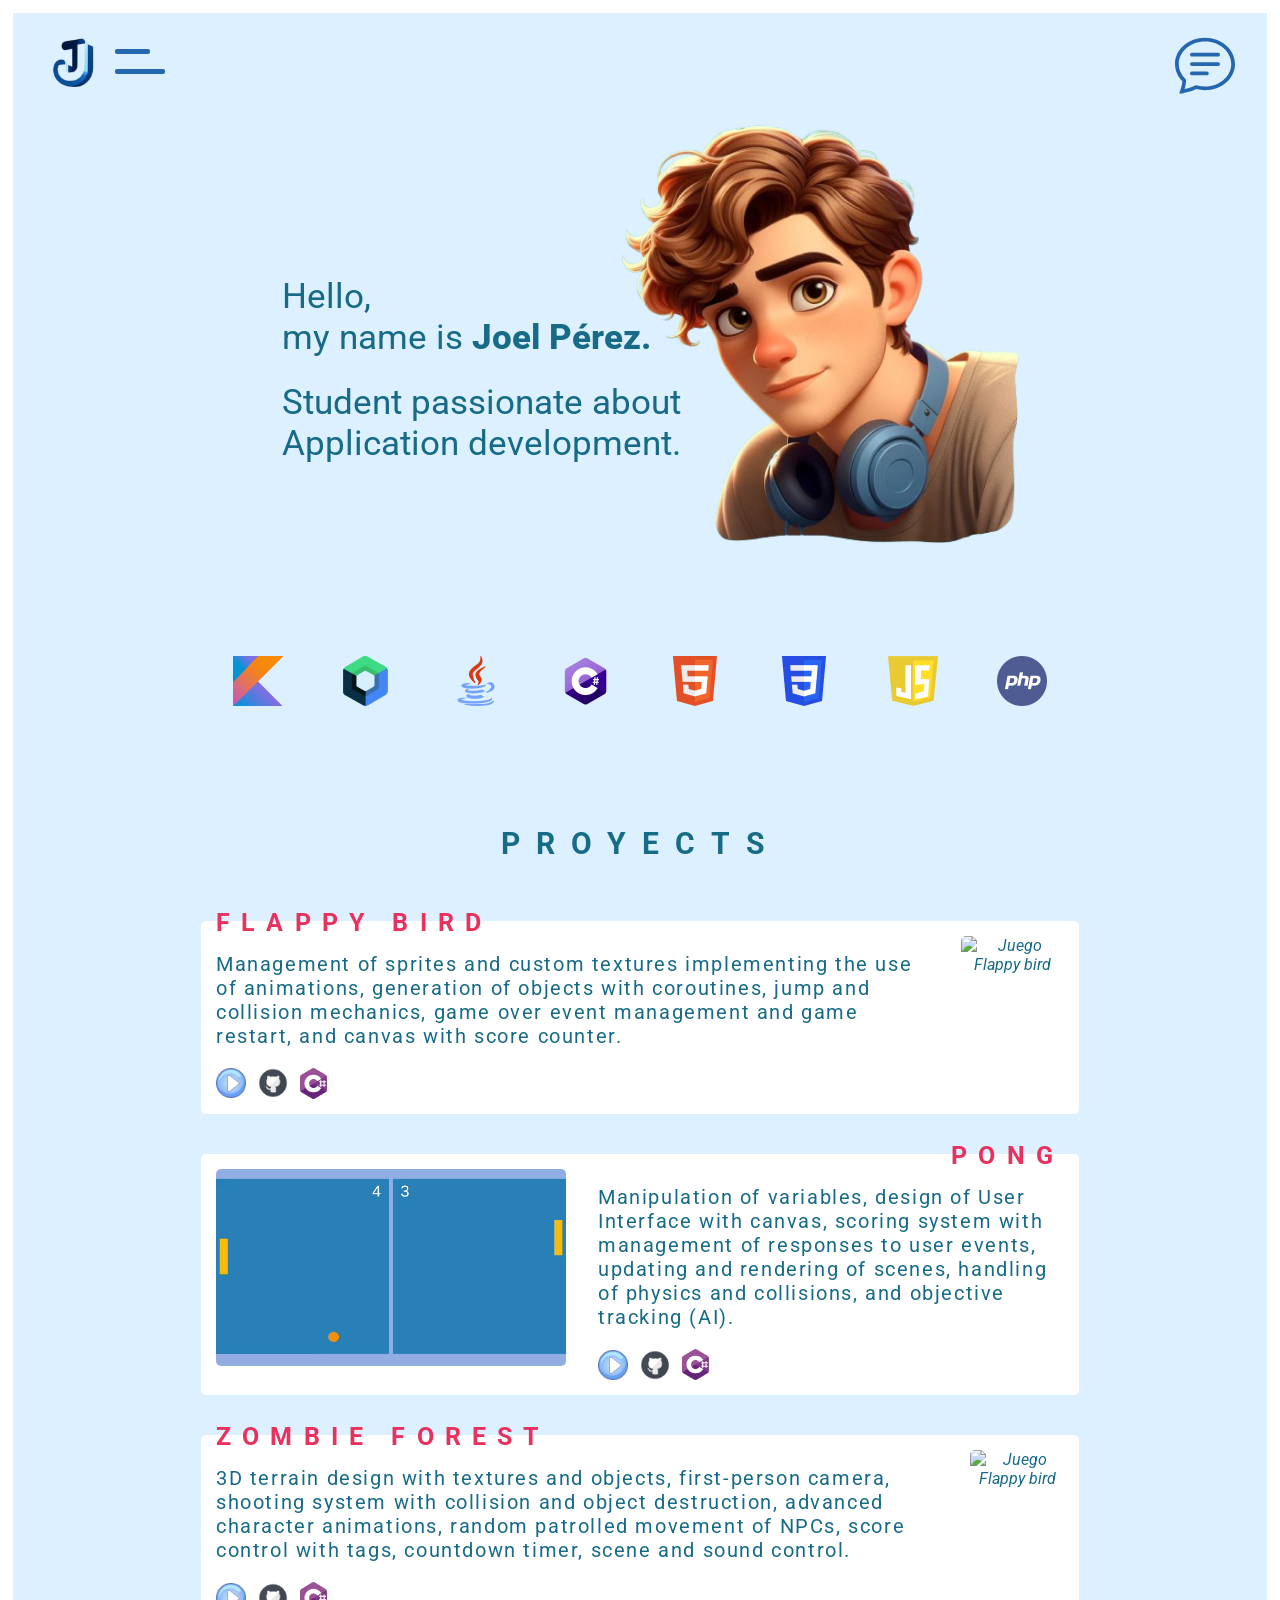
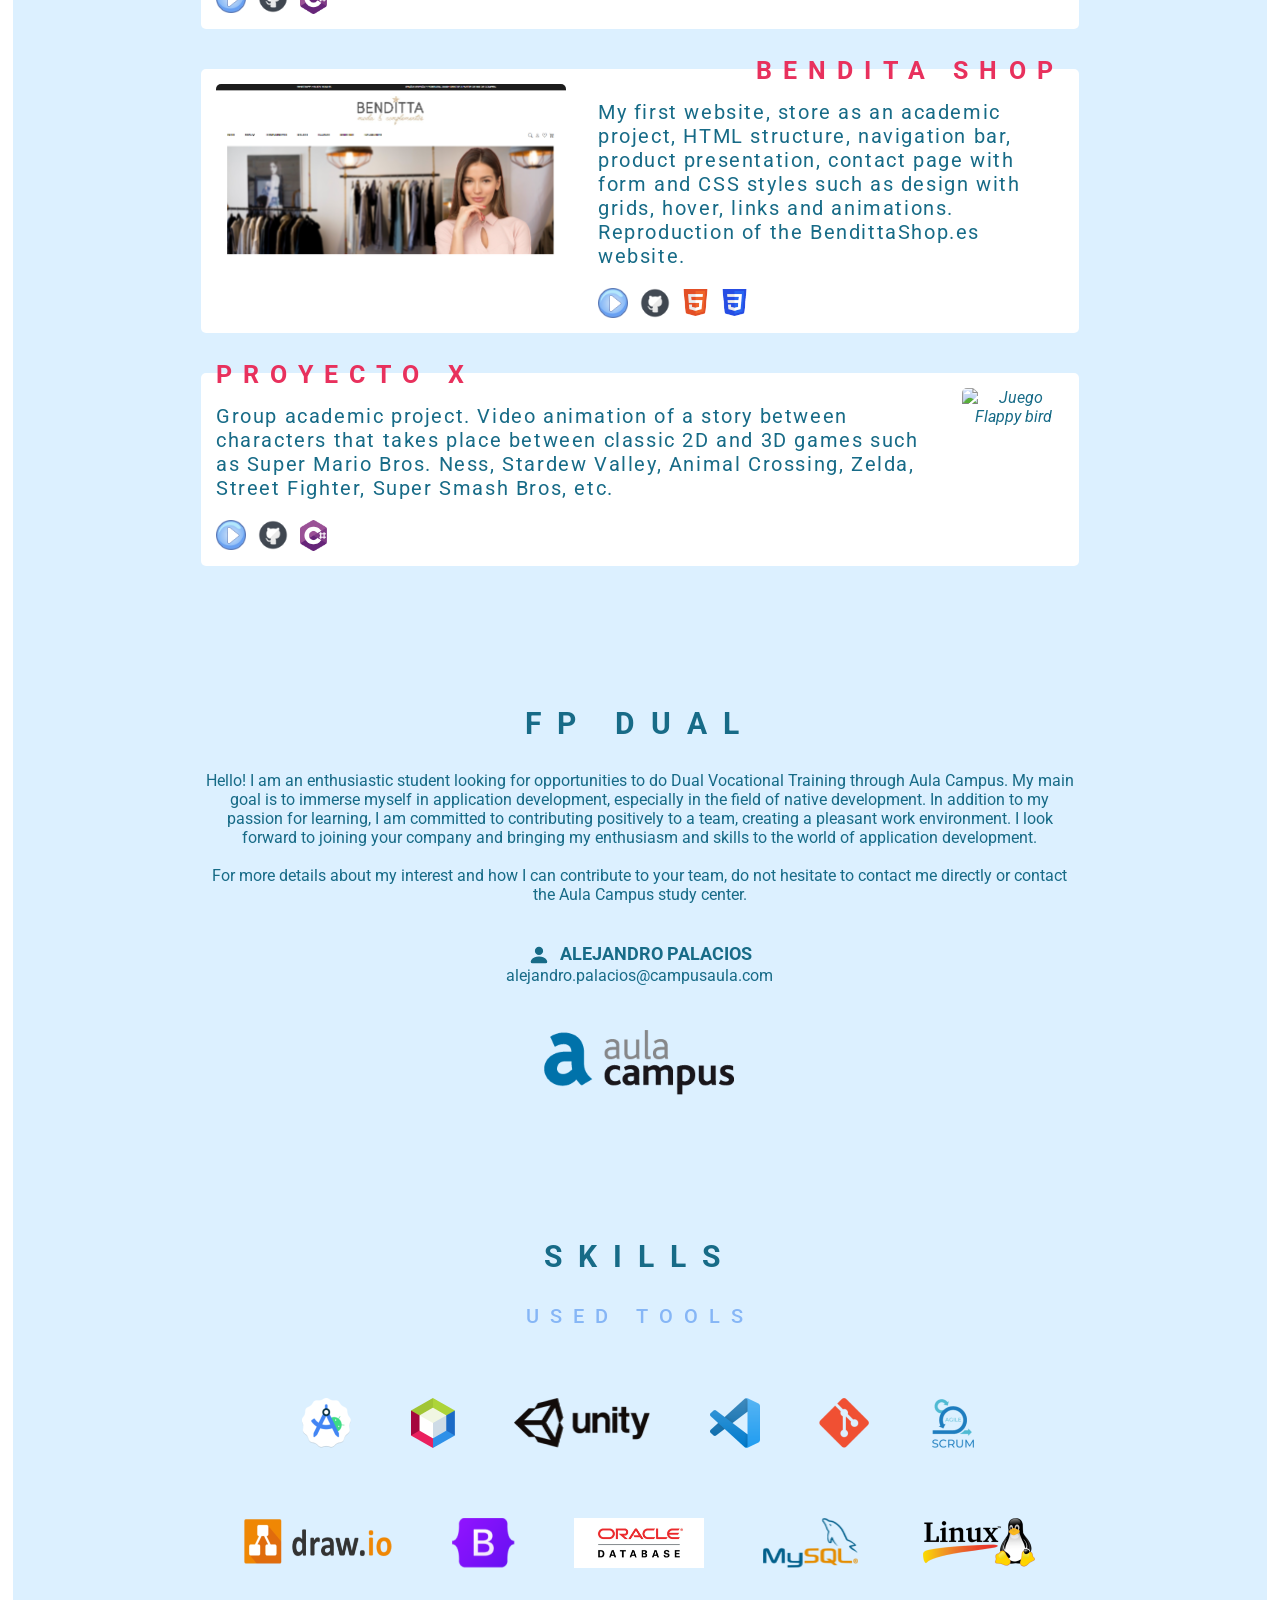
==== commit 63b6ba7d: "commit 20 cambio de tutor" ====
--- a/english.html
+++ b/english.html
@@ -193,10 +193,10 @@
                         <div class="Fp-dual-contenido">
                             <div class="Fp-dual-titulo">
                                 <img src="img/person-fill.svg" alt="Icono persona">
-                                <h3>ERNESTO DOMENECH</h3>
-                            </div>
-                            <a href="mailto:ernesto.domenech@campusaula.com">
-                                <p>ernesto.domenech@campusaula.com</p>
+                                <h3>ALEJANDRO PALACIOS</h3>
+                            </div>
+                            <a href="mailto:alejandro.palacios@campusaula.com">
+                                <p>alejandro.palacios@campusaula.com</p>
                             </a>
                         </div>
                         <div class="Fp-dual-contenido">
--- a/Style/style.css
+++ b/Style/style.css
@@ -389,9 +389,6 @@
     height: 100%;
 }
 
-.menu-lista img:hover {
-    transform: rotate(360deg);
-}
 
 #menu li:hover {
     background-color: rgba(255, 255, 255, 0.782);
@@ -558,4 +555,9 @@
         margin-bottom: 10px;
     }
 
+    .menu-lista img {
+        width: 22px;
+        height: 100%;
+    }
+
 }
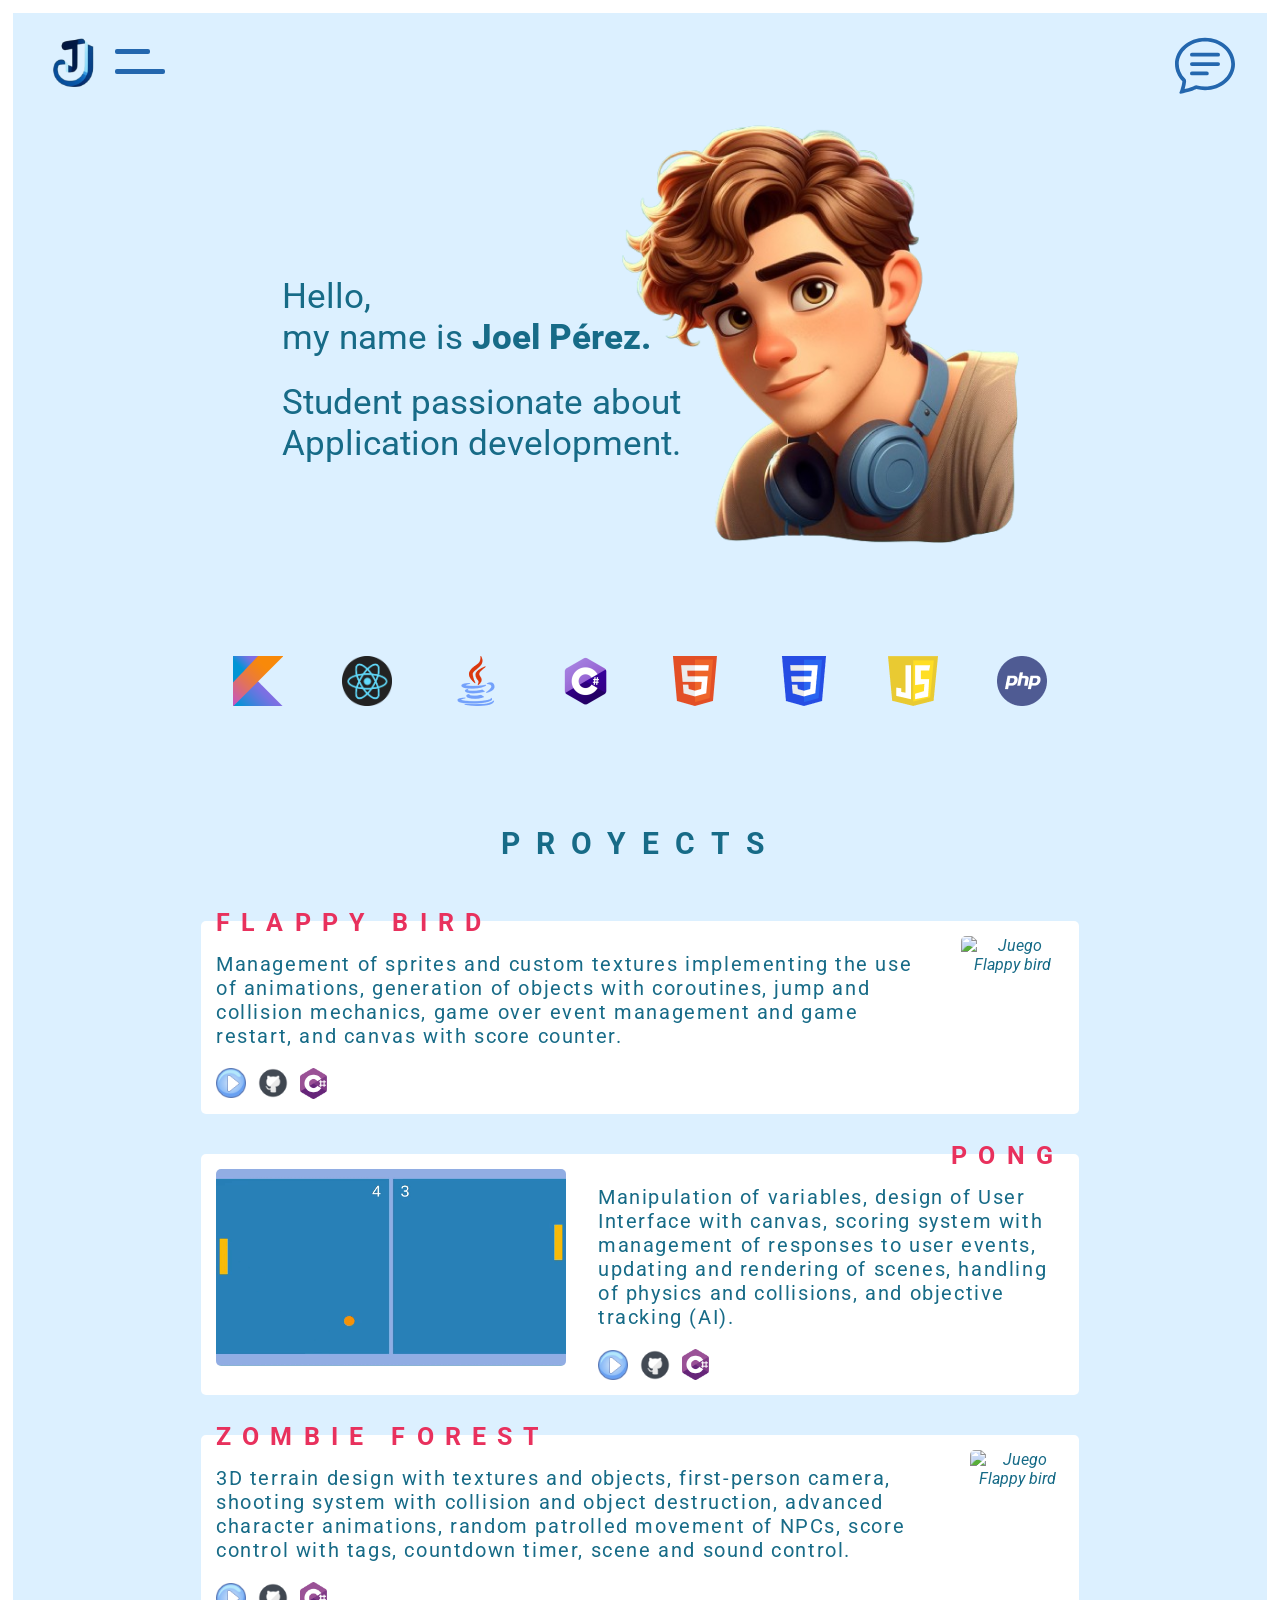
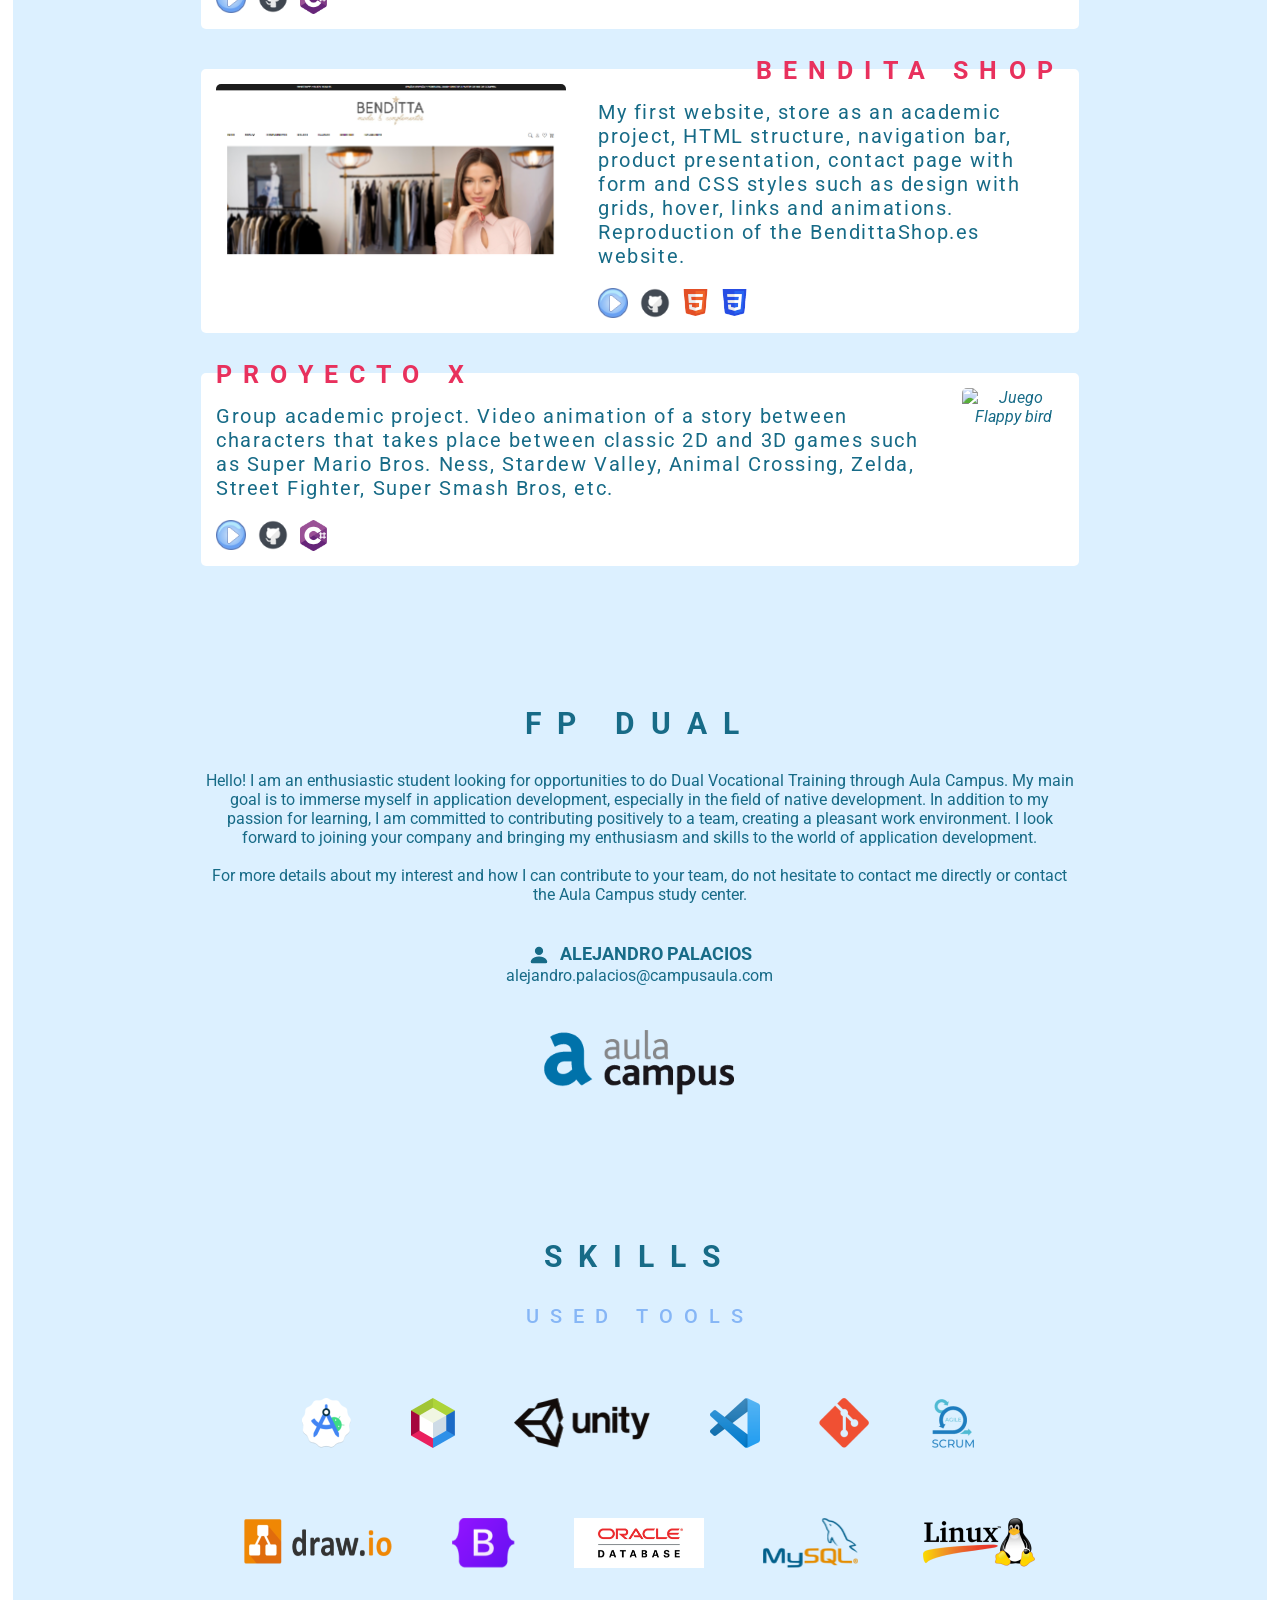
==== commit f16fe434: "commit 21 Logo react" ====
--- a/english.html
+++ b/english.html
@@ -62,7 +62,7 @@
             <div class="tecnologias">
                 <div class="bloque-tecnologias">
                     <img src="img/Logo-Kotlin.png" alt="Logo-Kotlin">
-                    <img src="img/Lodo-compose.png" alt="Logo-compose">
+                    <img src="img/Logo-React.png" alt="Logo-React">
                     <img src="img/Logo-Java.png" alt="Logo-Java">
                     <img src="img/csharp.svg" alt="Logo-C#">
                 </div>
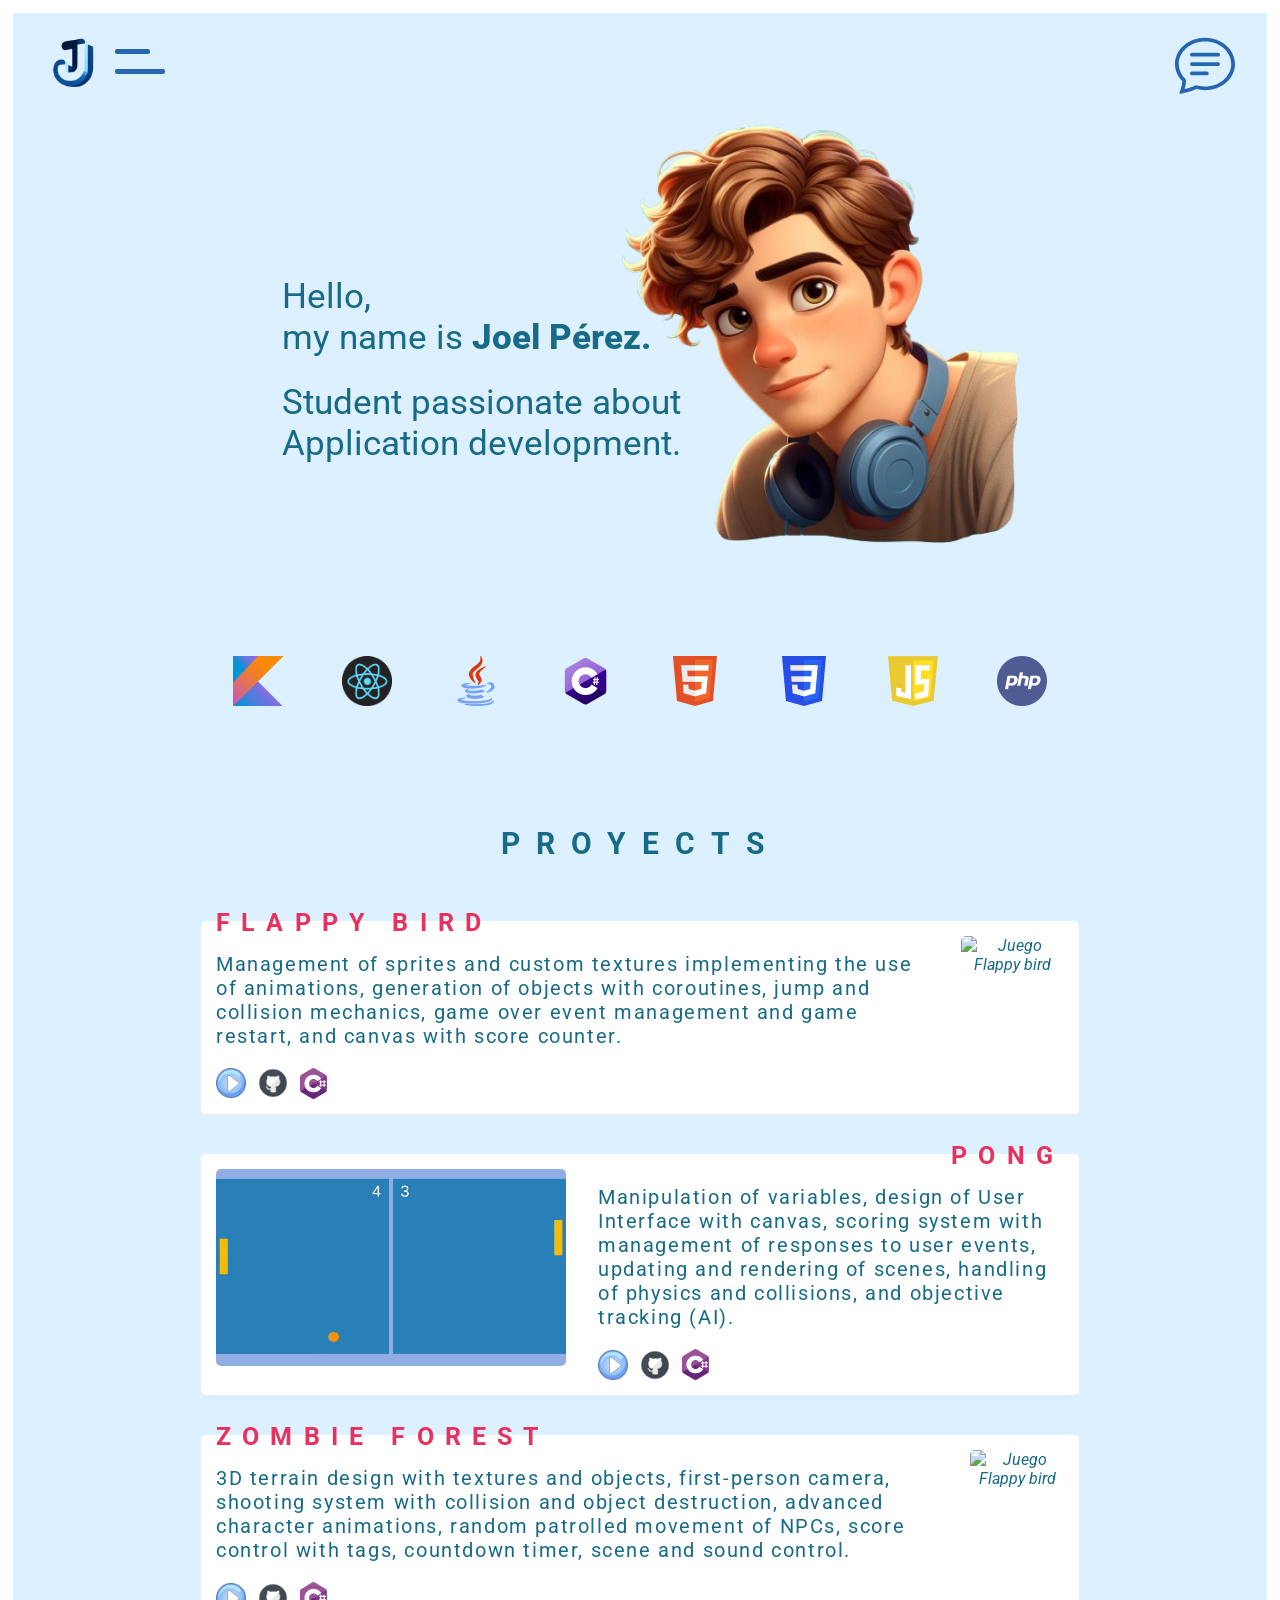
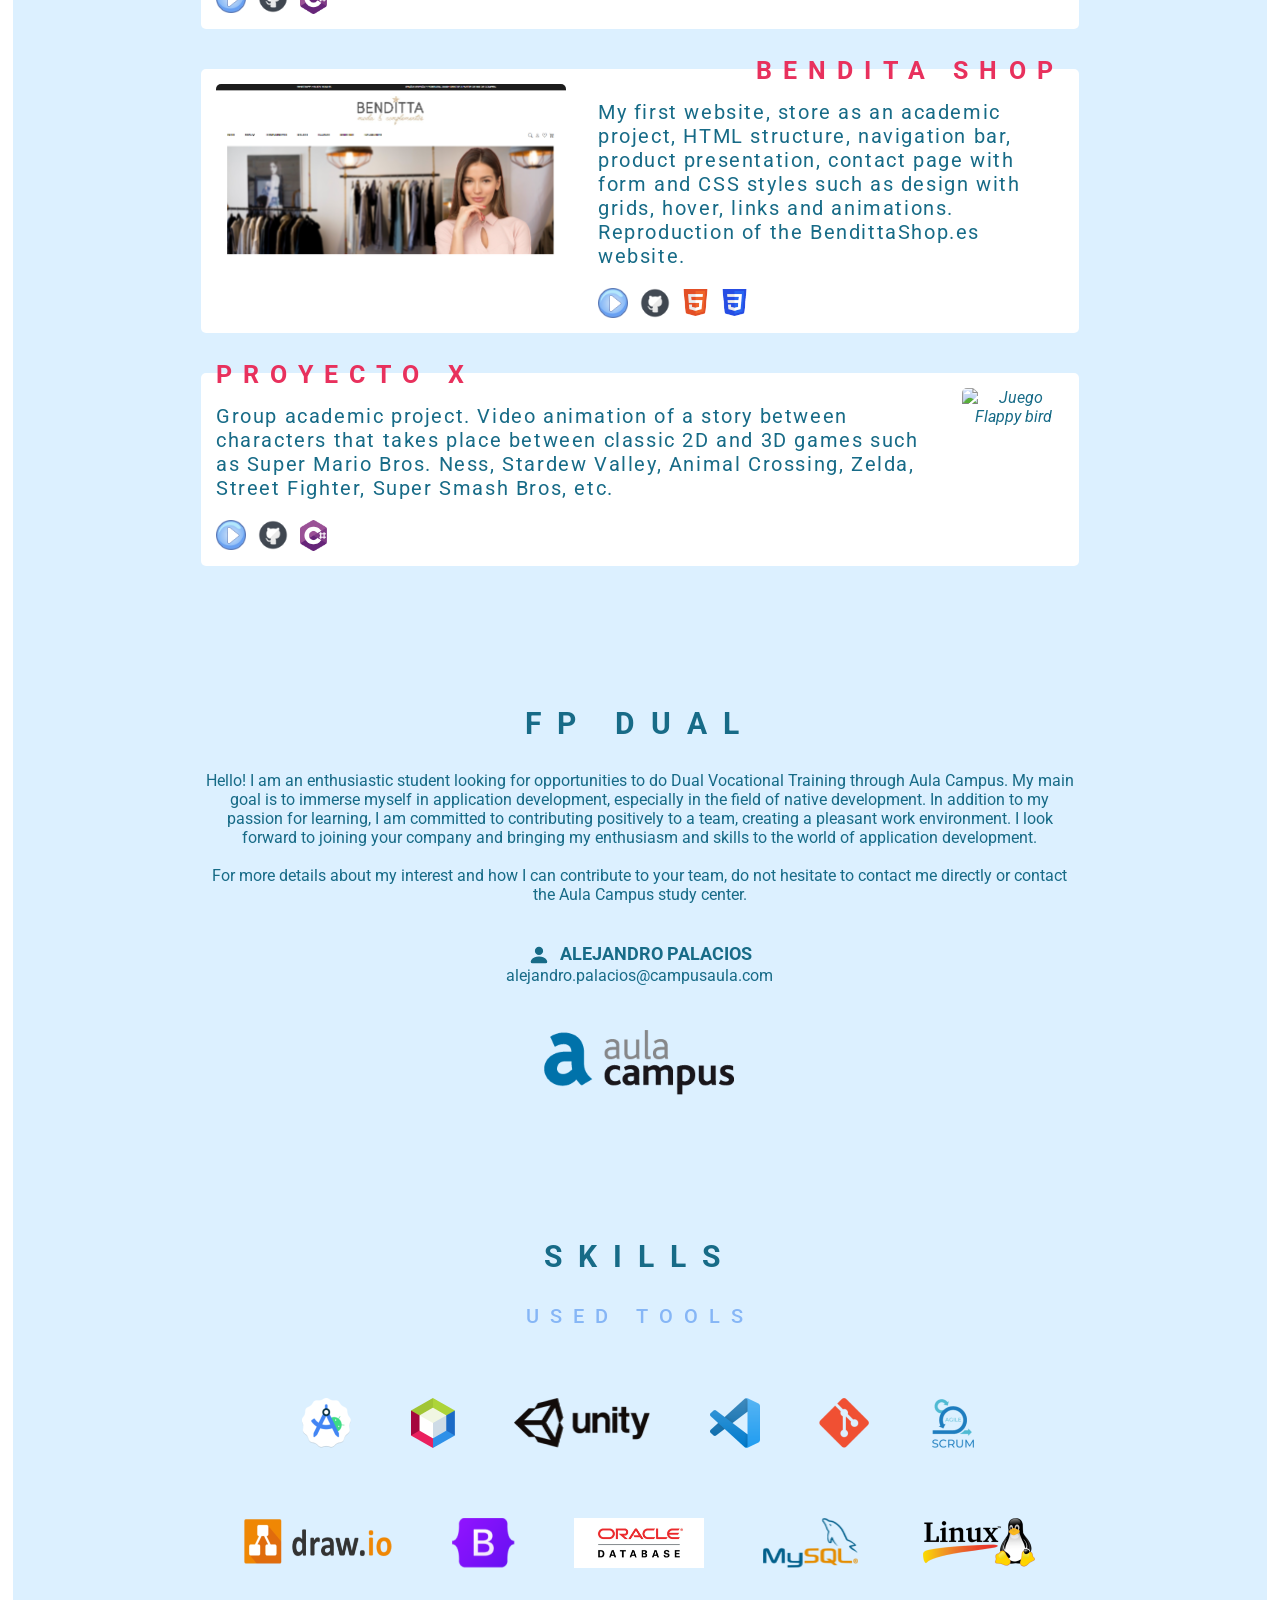
==== commit c8b70b42: "commit 22 CV actualizado" ====
--- a/english.html
+++ b/english.html
@@ -24,8 +24,7 @@
                     <a class="menu-lista" href="english.html">
                         <li>Home</li>
                     </a>
-                    <a class="menu-lista" href="img/Cv Joel Pérez Martínez.pdf Pérez Martínez.pdf"
-                        download="Cv-Joel Pérez Martínez">
+                    <a class="menu-lista" href="img/Cv Joel Pérez Martínez.pdf" download="Cv-Joel Pérez Martínez"> 
                         <li>CV</li>
                     </a>
                     <a class="menu-lista" href="index.html">
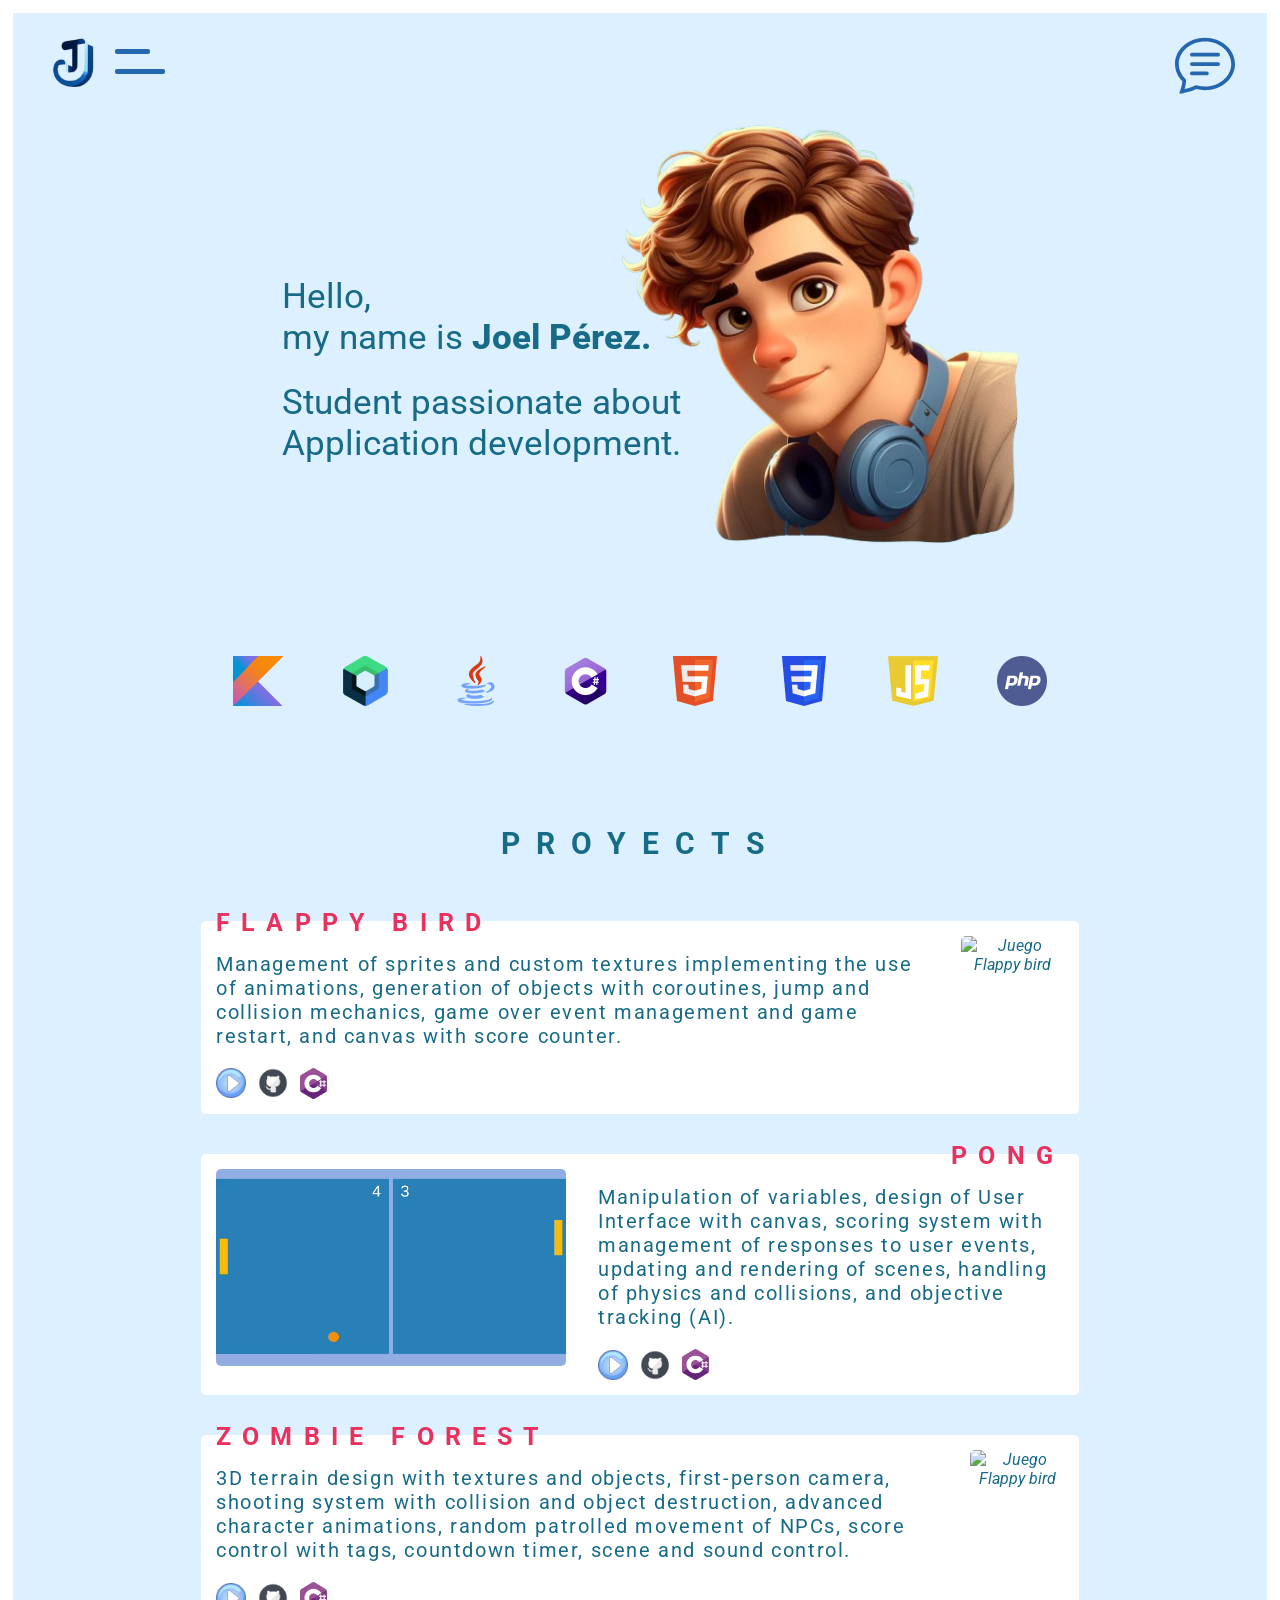
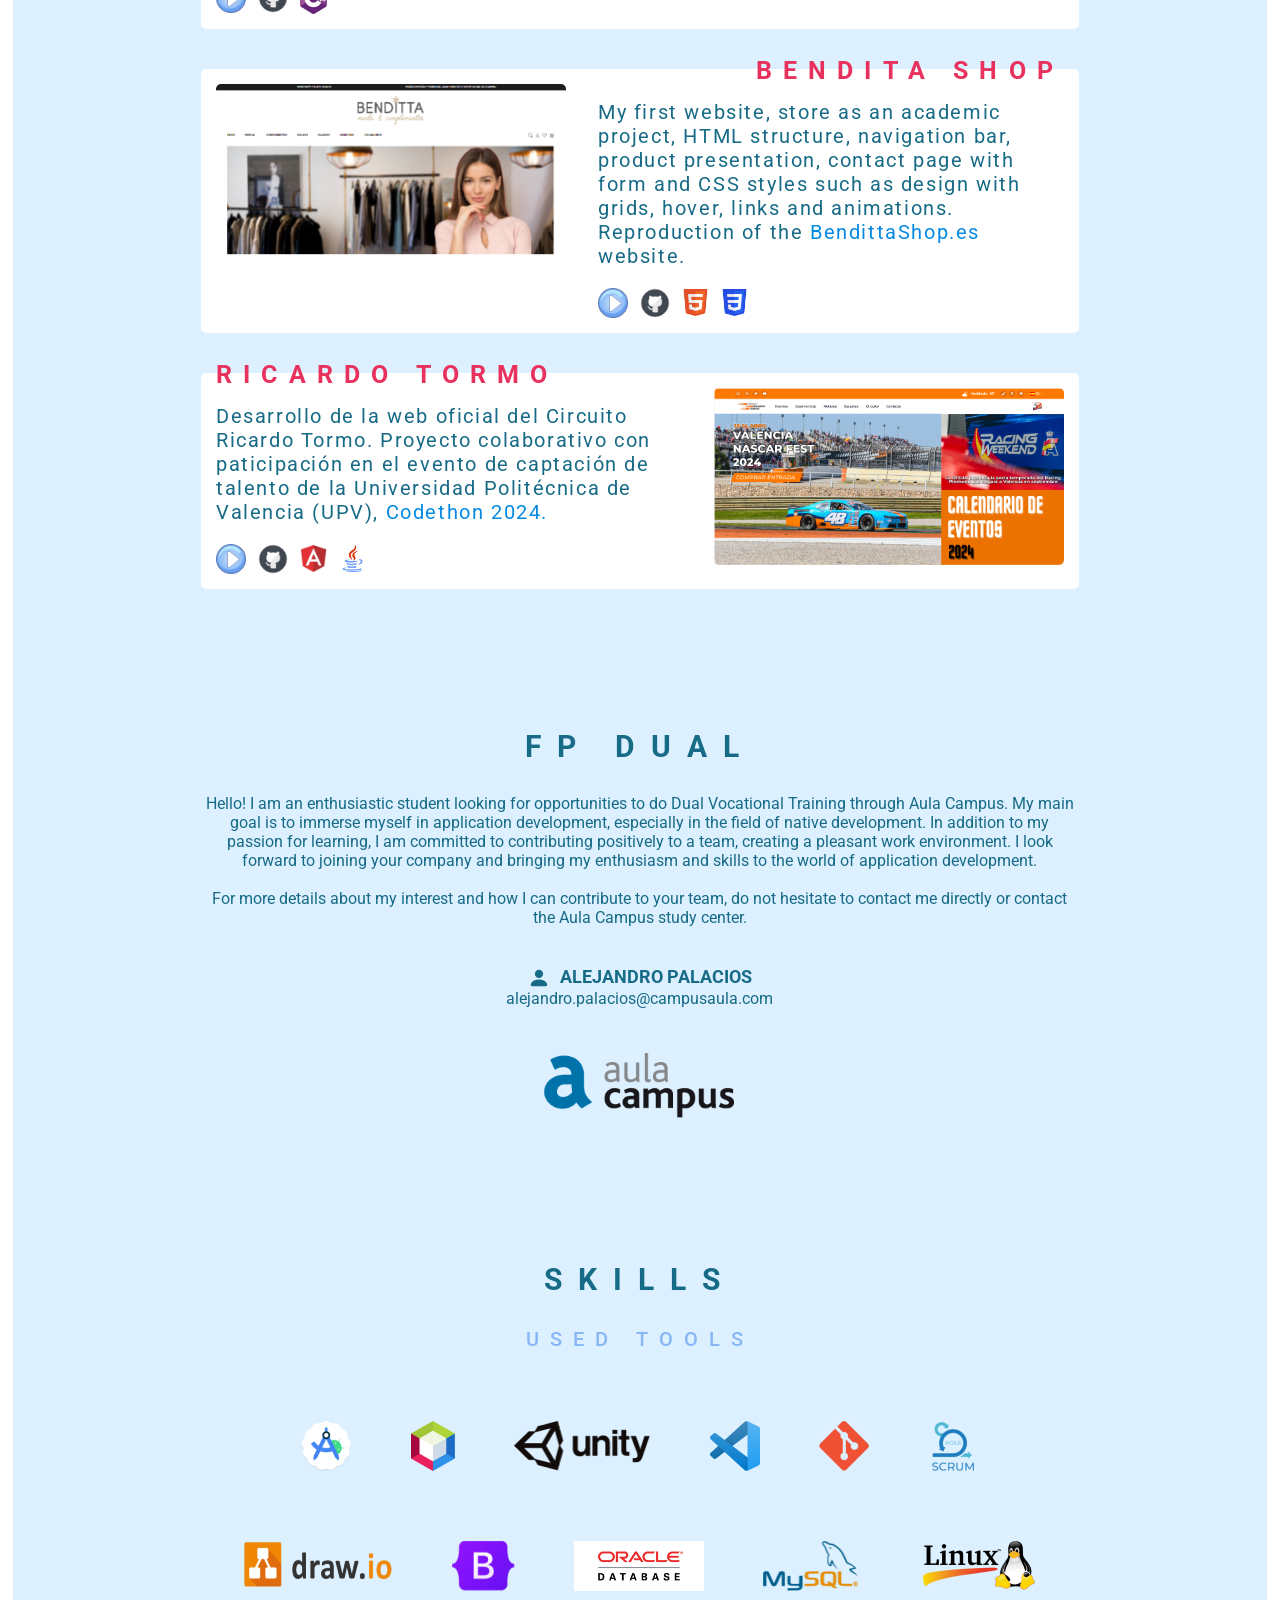
==== commit cd1bd9b5: "commit 23 Ricardo Tormo" ====
--- a/english.html
+++ b/english.html
@@ -61,7 +61,7 @@
             <div class="tecnologias">
                 <div class="bloque-tecnologias">
                     <img src="img/Logo-Kotlin.png" alt="Logo-Kotlin">
-                    <img src="img/Logo-React.png" alt="Logo-React">
+                    <img src="img/Lodo-compose.png" alt="Logo-compose">
                     <img src="img/Logo-Java.png" alt="Logo-Java">
                     <img src="img/csharp.svg" alt="Logo-C#">
                 </div>
@@ -157,22 +157,20 @@
                             </div>
                             <div class="proyecto">
                                 <div class="texto-proyecto">
-                                    <h3>PROYECTO X</h3>
-                                    <p>Group academic project. Video animation of a story between characters that takes
-                                        place between classic 2D and 3D games such as Super Mario Bros. Ness, Stardew
-                                        Valley, Animal Crossing, Zelda, Street Fighter, Super Smash Bros, etc.
-                                    </p>
+                                    <h3>RICARDO TORMO</h3>
+                                    <p>Desarrollo de la web oficial del Circuito Ricardo Tormo. Proyecto colaborativo con paticipación en el evento de captación de talento de la Universidad Politécnica de Valencia (UPV), <a href="https://artemisclub.es/codethon ">Codethon 2024.</a>
                                     <div class="iconos-proyecto">
                                         <a href="">
                                             <img src="img/Play.png" alt="Icono Play">
                                         </a>
-                                        <a href="https://github.com/SCRUM-RPMI/RPMIProyecto">
+                                        <a href="">
                                             <img src="img/GitHub.png" alt="Icono GitHub">
                                         </a>
-                                        <img src="img/Icono csharp.png" alt="">
+                                        <img src="img/icono Angular.png" alt="Icono Angular">
+                                        <img src="img/Logo-Java.png" alt="Icono Java">
                                     </div>
                                 </div>
-                                <img src="img/Video Proyecto X.gif" alt="Juego Flappy bird">
+                                <img src="img/Ricardo Tormo.png" alt="Captura web Ricardo Tormo">
                             </div>
                         </div>
             </section>
--- a/Style/style.css
+++ b/Style/style.css
@@ -152,10 +152,6 @@
     margin: 40px auto;
 }
 
-.proyecto>img:hover {
-    width: 1000px;
-    height: 100%;
-}
 
 .proyecto>img {
     width: 350px;
@@ -200,6 +196,7 @@
 
 .texto-proyecto p a {
     text-decoration: none;
+    color: #048ae3;
 }
 
 .texto-proyecto p a:hover {
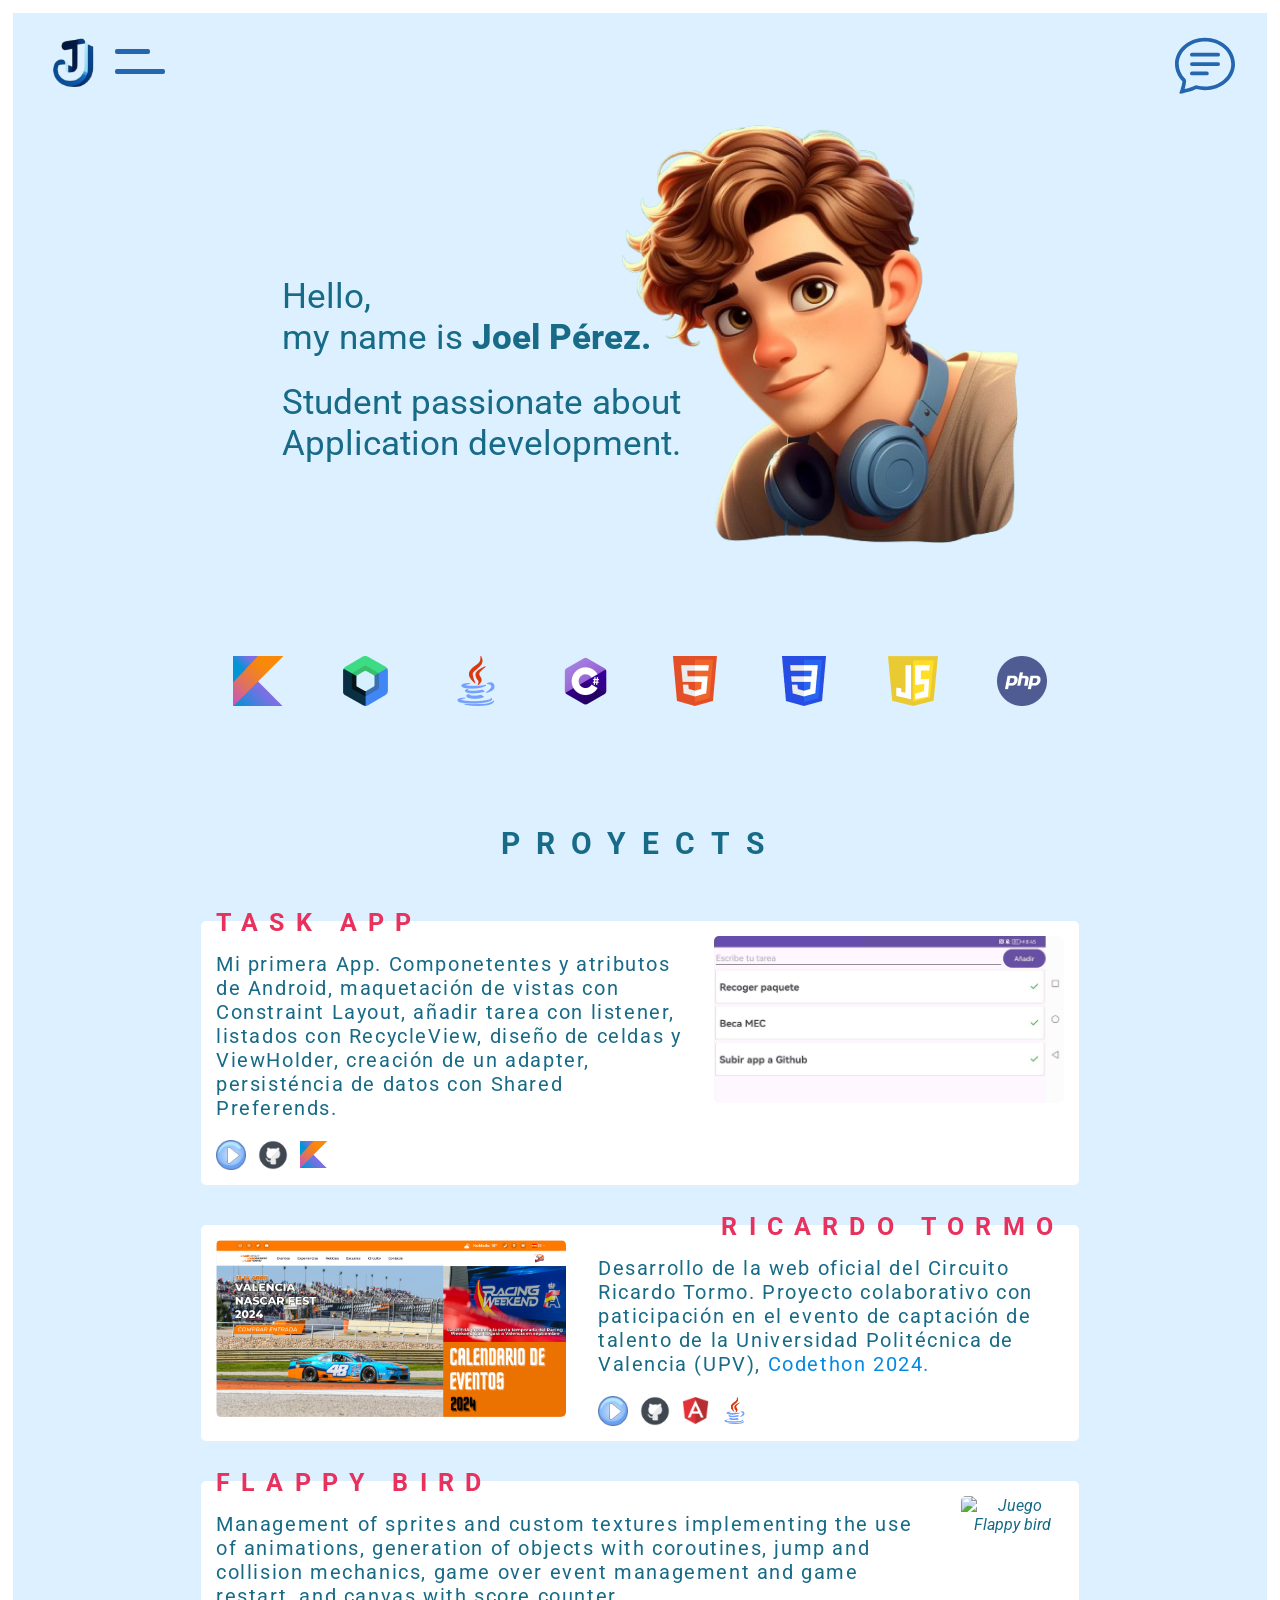
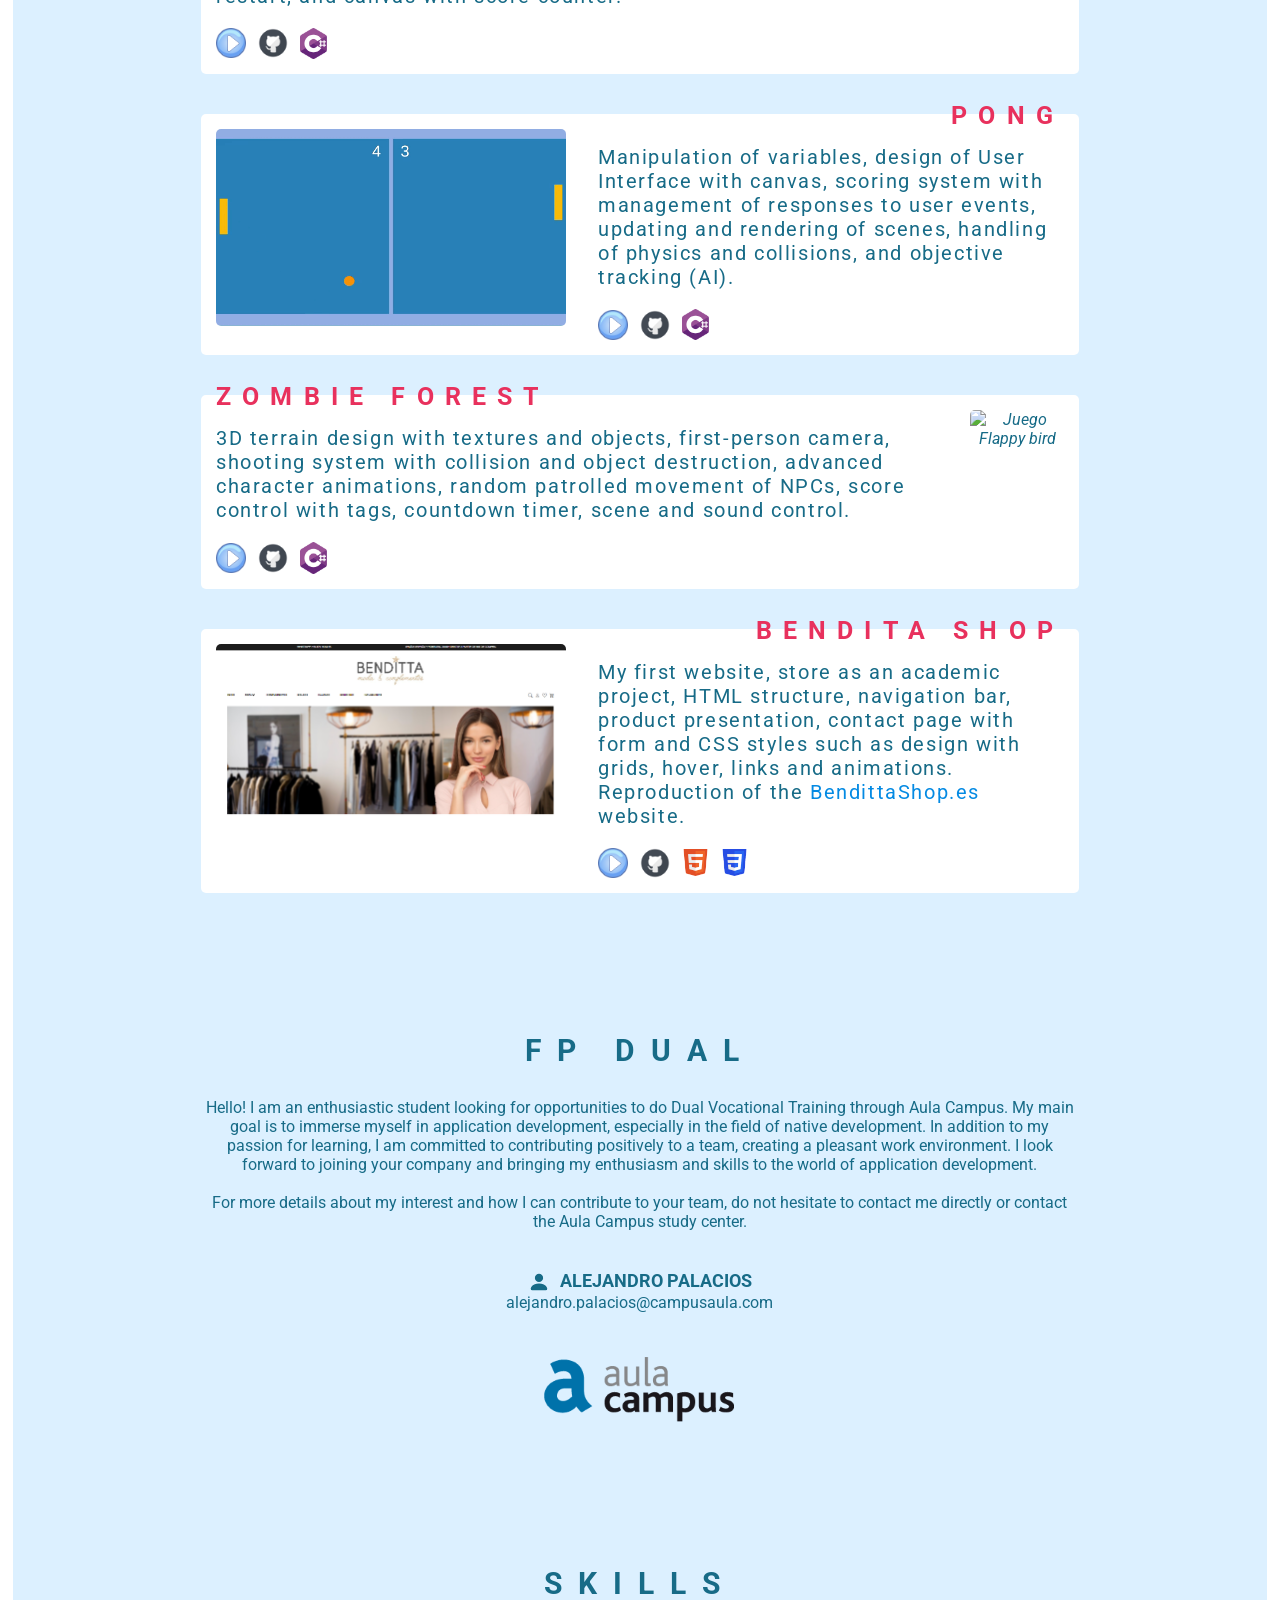
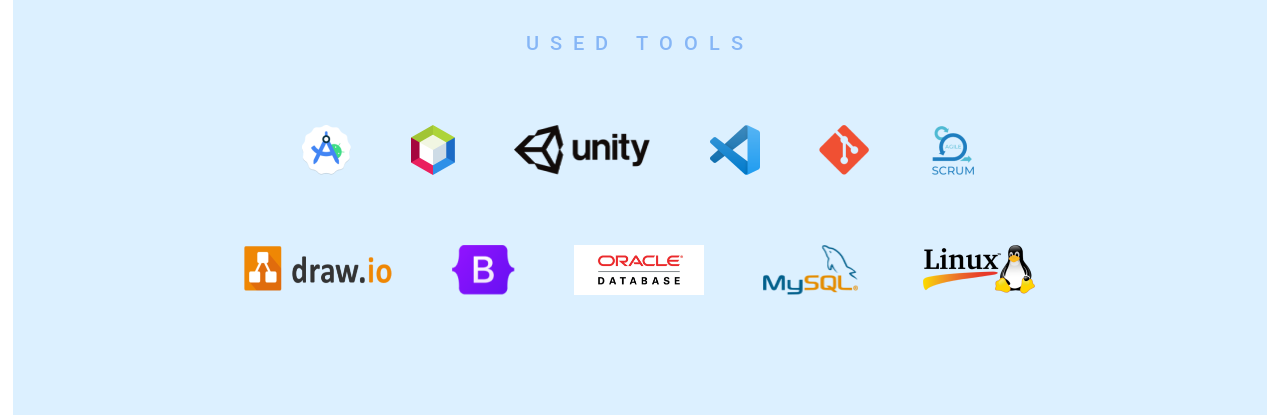
==== commit 710732ff: "commit 24 App TaskApp" ====
--- a/english.html
+++ b/english.html
@@ -24,7 +24,7 @@
                     <a class="menu-lista" href="english.html">
                         <li>Home</li>
                     </a>
-                    <a class="menu-lista" href="img/Cv Joel Pérez Martínez.pdf" download="Cv-Joel Pérez Martínez"> 
+                    <a class="menu-lista" href="img/Cv Joel Pérez Martínez.pdf" download="Cv-Joel Pérez Martínez">
                         <li>CV</li>
                     </a>
                     <a class="menu-lista" href="index.html">
@@ -77,6 +77,46 @@
                 <div>
                     <div class="proyecto">
                         <div class="texto-proyecto">
+                            <h3>TASK APP</h3>
+                            <p>Mi primera App. Componetentes y atributos de Android, maquetación de vistas con
+                                Constraint Layout, añadir tarea con listener,
+                                listados con RecycleView, diseño de celdas y ViewHolder, creación de un adapter,
+                                persisténcia de datos con Shared Preferends.
+                            </p>
+                            <div class="iconos-proyecto">
+                                <a href="">
+                                    <img src="img/Play.png" alt="Icono Play">
+                                </a>
+                                <a href="https://github.com/JoelPMrz/TaskApp">
+                                    <img src="img/GitHub.png" alt="Icono GitHub">
+                                </a>
+                                <img src="img/Logo-Kotlin.png" alt="Logo-Kotlin">
+                            </div>
+                        </div>
+                        <img src="img/TaskApp-Fondo.jpg" alt="ScreenShot TaskApp">
+                    </div>
+                    <div class="proyecto reverse">
+                        <div class="texto-proyecto">
+                            <h3>RICARDO TORMO</h3>
+                            <p>Desarrollo de la web oficial del Circuito Ricardo Tormo. Proyecto colaborativo
+                                con paticipación en el evento de captación de talento de la Universidad
+                                Politécnica de Valencia (UPV), <a href="https://artemisclub.es/codethon ">Codethon
+                                    2024.</a>
+                            <div class="iconos-proyecto">
+                                <a href="">
+                                    <img src="img/Play.png" alt="Icono Play">
+                                </a>
+                                <a href="">
+                                    <img src="img/GitHub.png" alt="Icono GitHub">
+                                </a>
+                                <img src="img/icono Angular.png" alt="Icono Angular">
+                                <img src="img/Logo-Java.png" alt="Icono Java">
+                            </div>
+                        </div>
+                        <img src="img/Ricardo Tormo.png" alt="Captura web Ricardo Tormo">
+                    </div>
+                    <div class="proyecto">
+                        <div class="texto-proyecto">
                             <h3>FLAPPY BIRD</h3>
                             <p>Management of sprites and custom textures implementing the use of animations, generation
                                 of objects with coroutines, jump and collision mechanics, game over event management and
@@ -154,23 +194,6 @@
                                     </div>
                                 </div>
                                 <img src="img/Bendita Shop.png" alt="Juego Flappy bird">
-                            </div>
-                            <div class="proyecto">
-                                <div class="texto-proyecto">
-                                    <h3>RICARDO TORMO</h3>
-                                    <p>Desarrollo de la web oficial del Circuito Ricardo Tormo. Proyecto colaborativo con paticipación en el evento de captación de talento de la Universidad Politécnica de Valencia (UPV), <a href="https://artemisclub.es/codethon ">Codethon 2024.</a>
-                                    <div class="iconos-proyecto">
-                                        <a href="">
-                                            <img src="img/Play.png" alt="Icono Play">
-                                        </a>
-                                        <a href="">
-                                            <img src="img/GitHub.png" alt="Icono GitHub">
-                                        </a>
-                                        <img src="img/icono Angular.png" alt="Icono Angular">
-                                        <img src="img/Logo-Java.png" alt="Icono Java">
-                                    </div>
-                                </div>
-                                <img src="img/Ricardo Tormo.png" alt="Captura web Ricardo Tormo">
                             </div>
                         </div>
             </section>
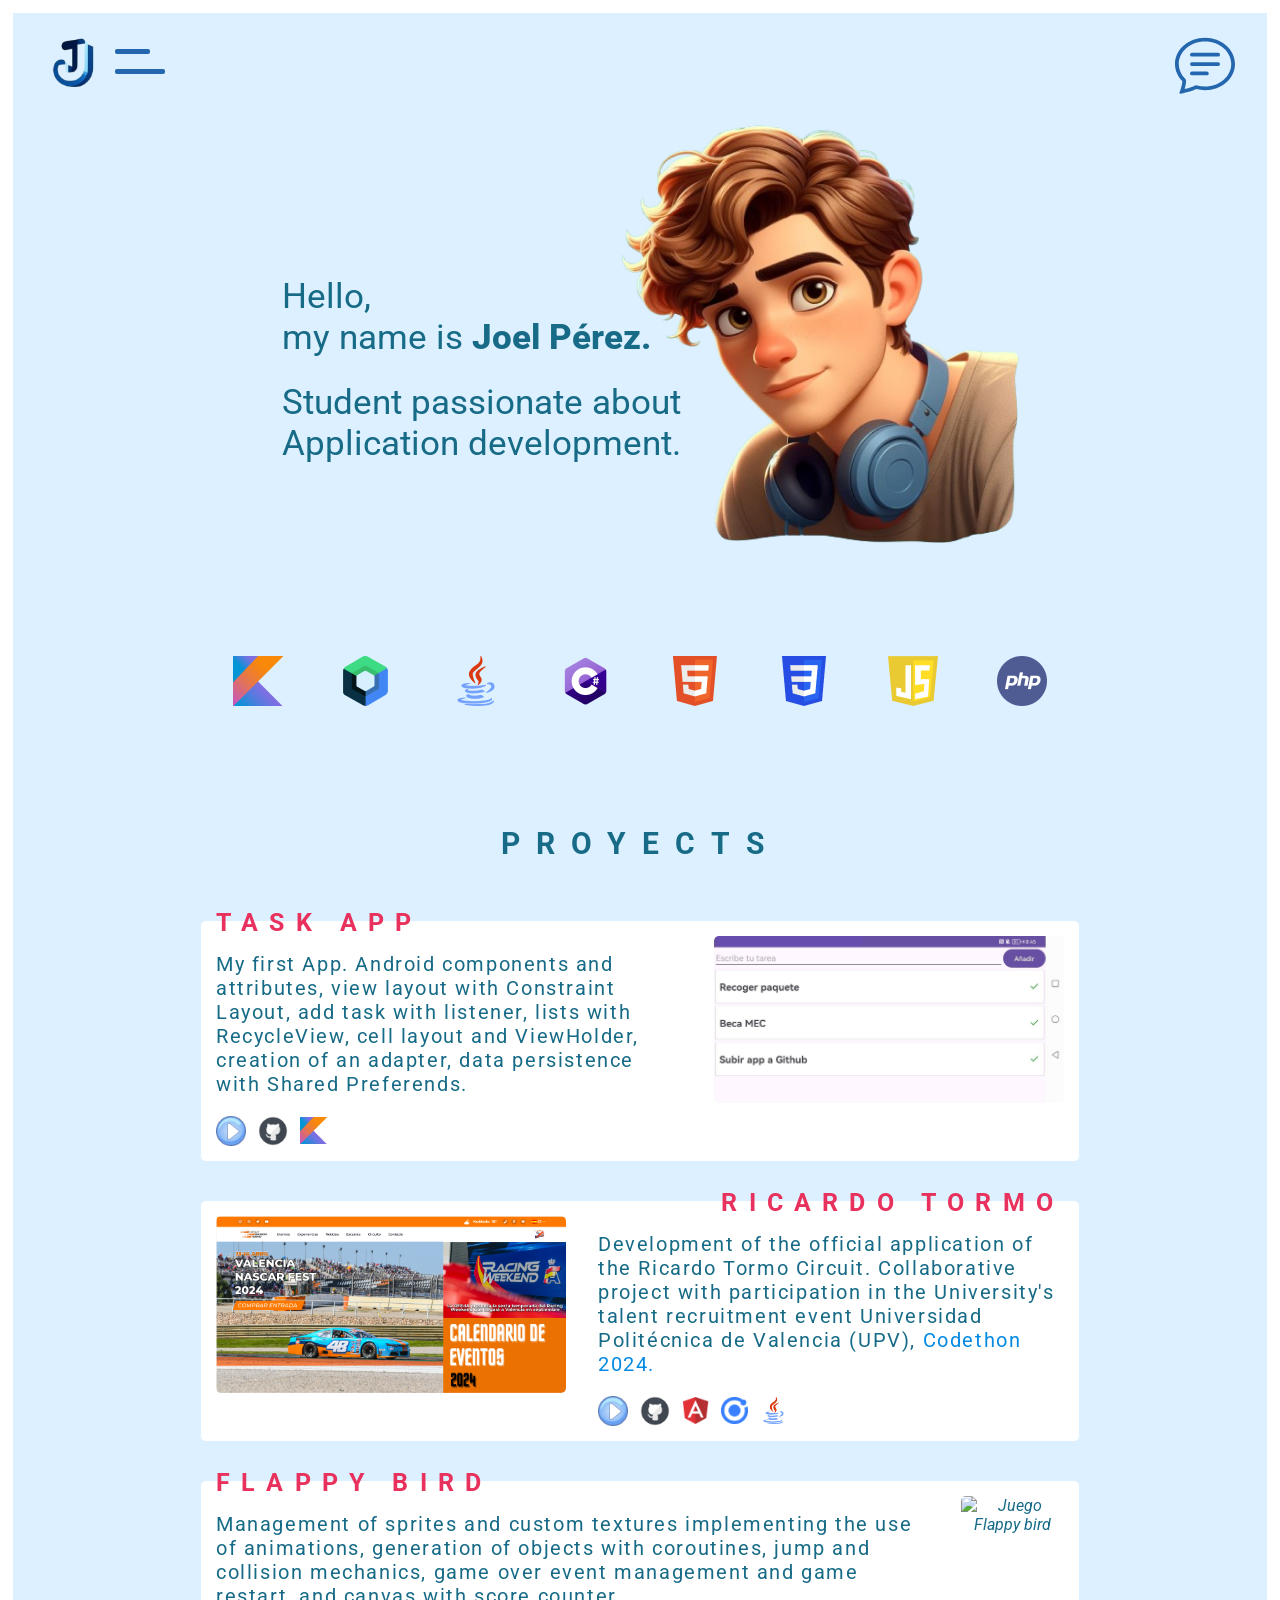
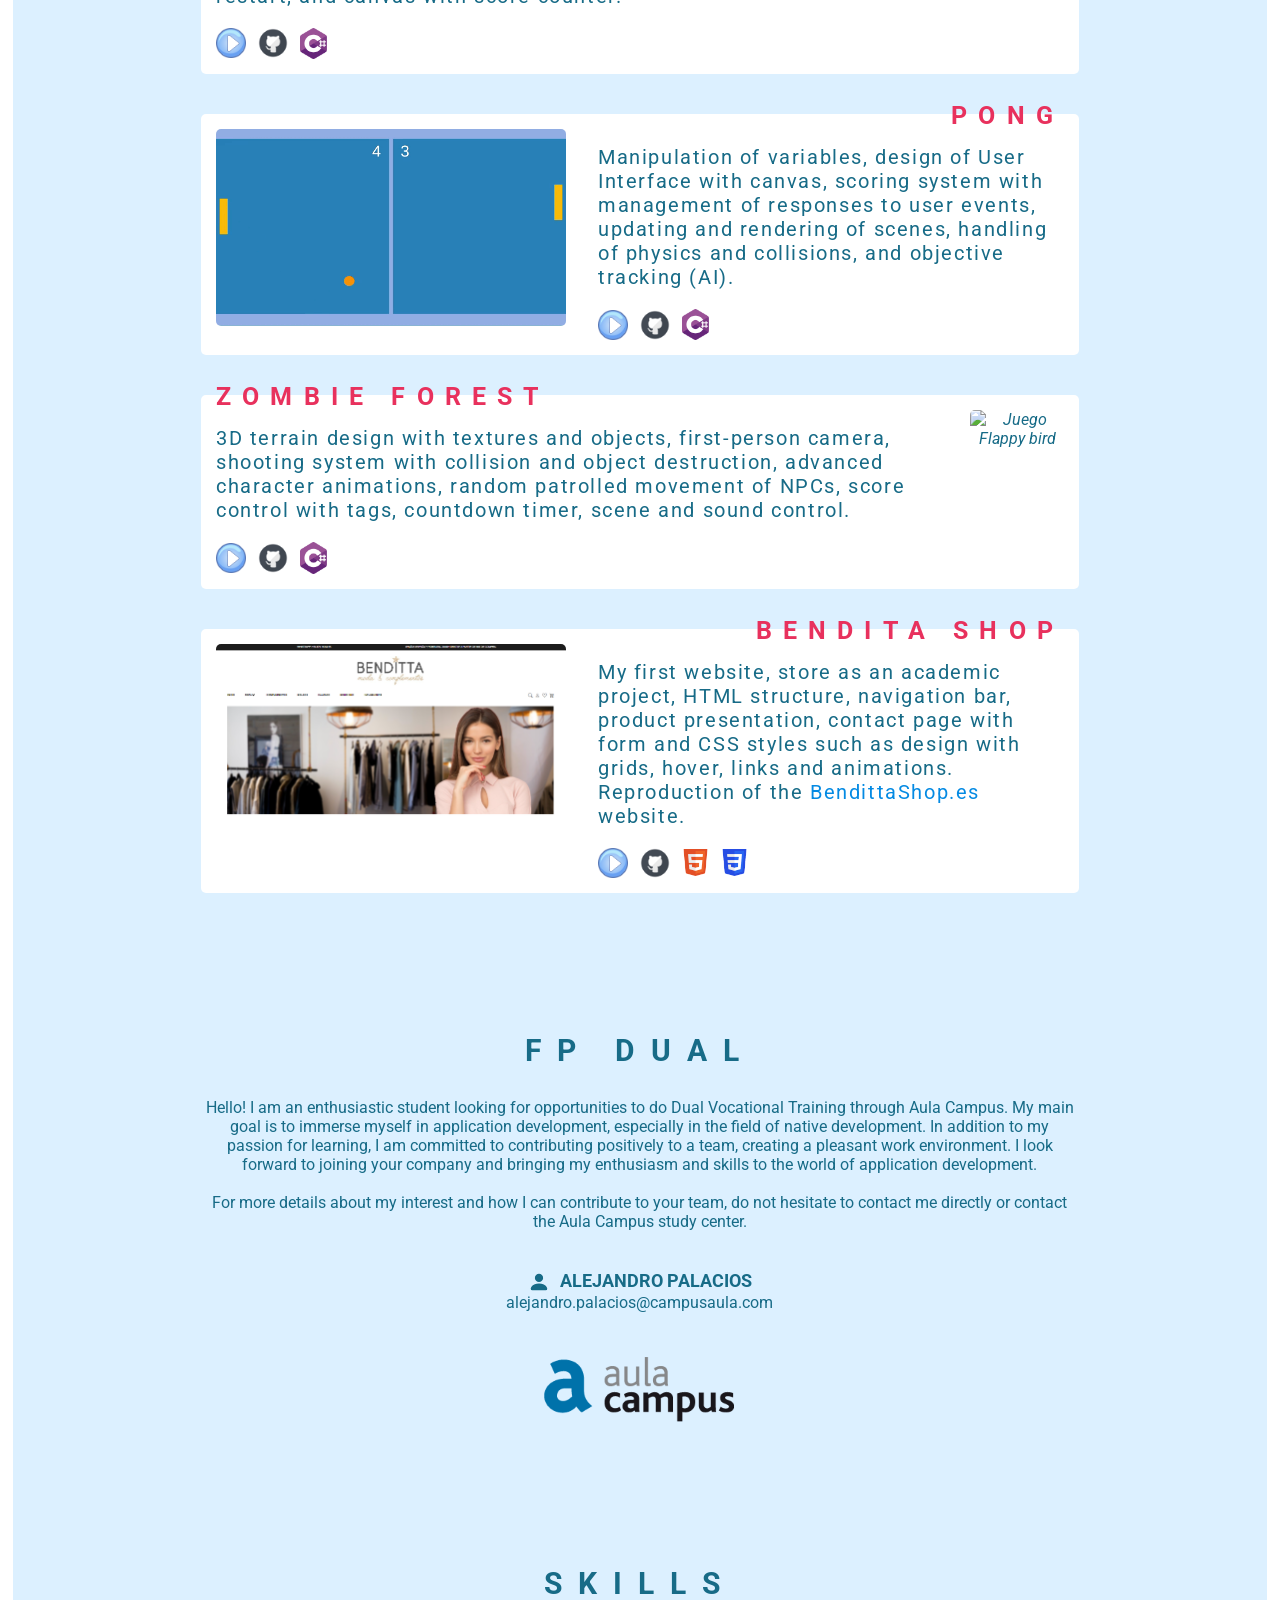
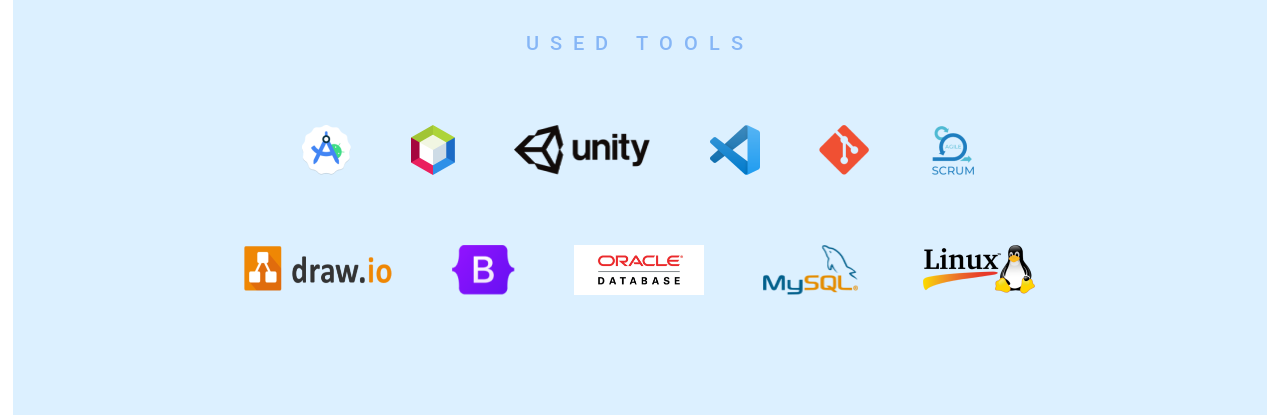
==== commit 53fc7318: "commit 25 descripciones en ingles" ====
--- a/english.html
+++ b/english.html
@@ -78,10 +78,7 @@
                     <div class="proyecto">
                         <div class="texto-proyecto">
                             <h3>TASK APP</h3>
-                            <p>Mi primera App. Componetentes y atributos de Android, maquetación de vistas con
-                                Constraint Layout, añadir tarea con listener,
-                                listados con RecycleView, diseño de celdas y ViewHolder, creación de un adapter,
-                                persisténcia de datos con Shared Preferends.
+                            <p>My first App. Android components and attributes, view layout with Constraint Layout, add task with listener, lists with RecycleView, cell layout and ViewHolder, creation of an adapter, data persistence with Shared Preferends.
                             </p>
                             <div class="iconos-proyecto">
                                 <a href="">
@@ -98,9 +95,9 @@
                     <div class="proyecto reverse">
                         <div class="texto-proyecto">
                             <h3>RICARDO TORMO</h3>
-                            <p>Desarrollo de la web oficial del Circuito Ricardo Tormo. Proyecto colaborativo
-                                con paticipación en el evento de captación de talento de la Universidad
-                                Politécnica de Valencia (UPV), <a href="https://artemisclub.es/codethon ">Codethon
+                            <p>Development of the official application of the Ricardo Tormo Circuit. Collaborative project
+                                with participation in the University's talent recruitment event
+                                Universidad Politécnica de Valencia (UPV), <a href="https://artemisclub.es/codethon ">Codethon
                                     2024.</a>
                             <div class="iconos-proyecto">
                                 <a href="">
@@ -110,6 +107,7 @@
                                     <img src="img/GitHub.png" alt="Icono GitHub">
                                 </a>
                                 <img src="img/icono Angular.png" alt="Icono Angular">
+                                <img src="img/Logo-ionic.png" alt="Icono Ionic">
                                 <img src="img/Logo-Java.png" alt="Icono Java">
                             </div>
                         </div>
